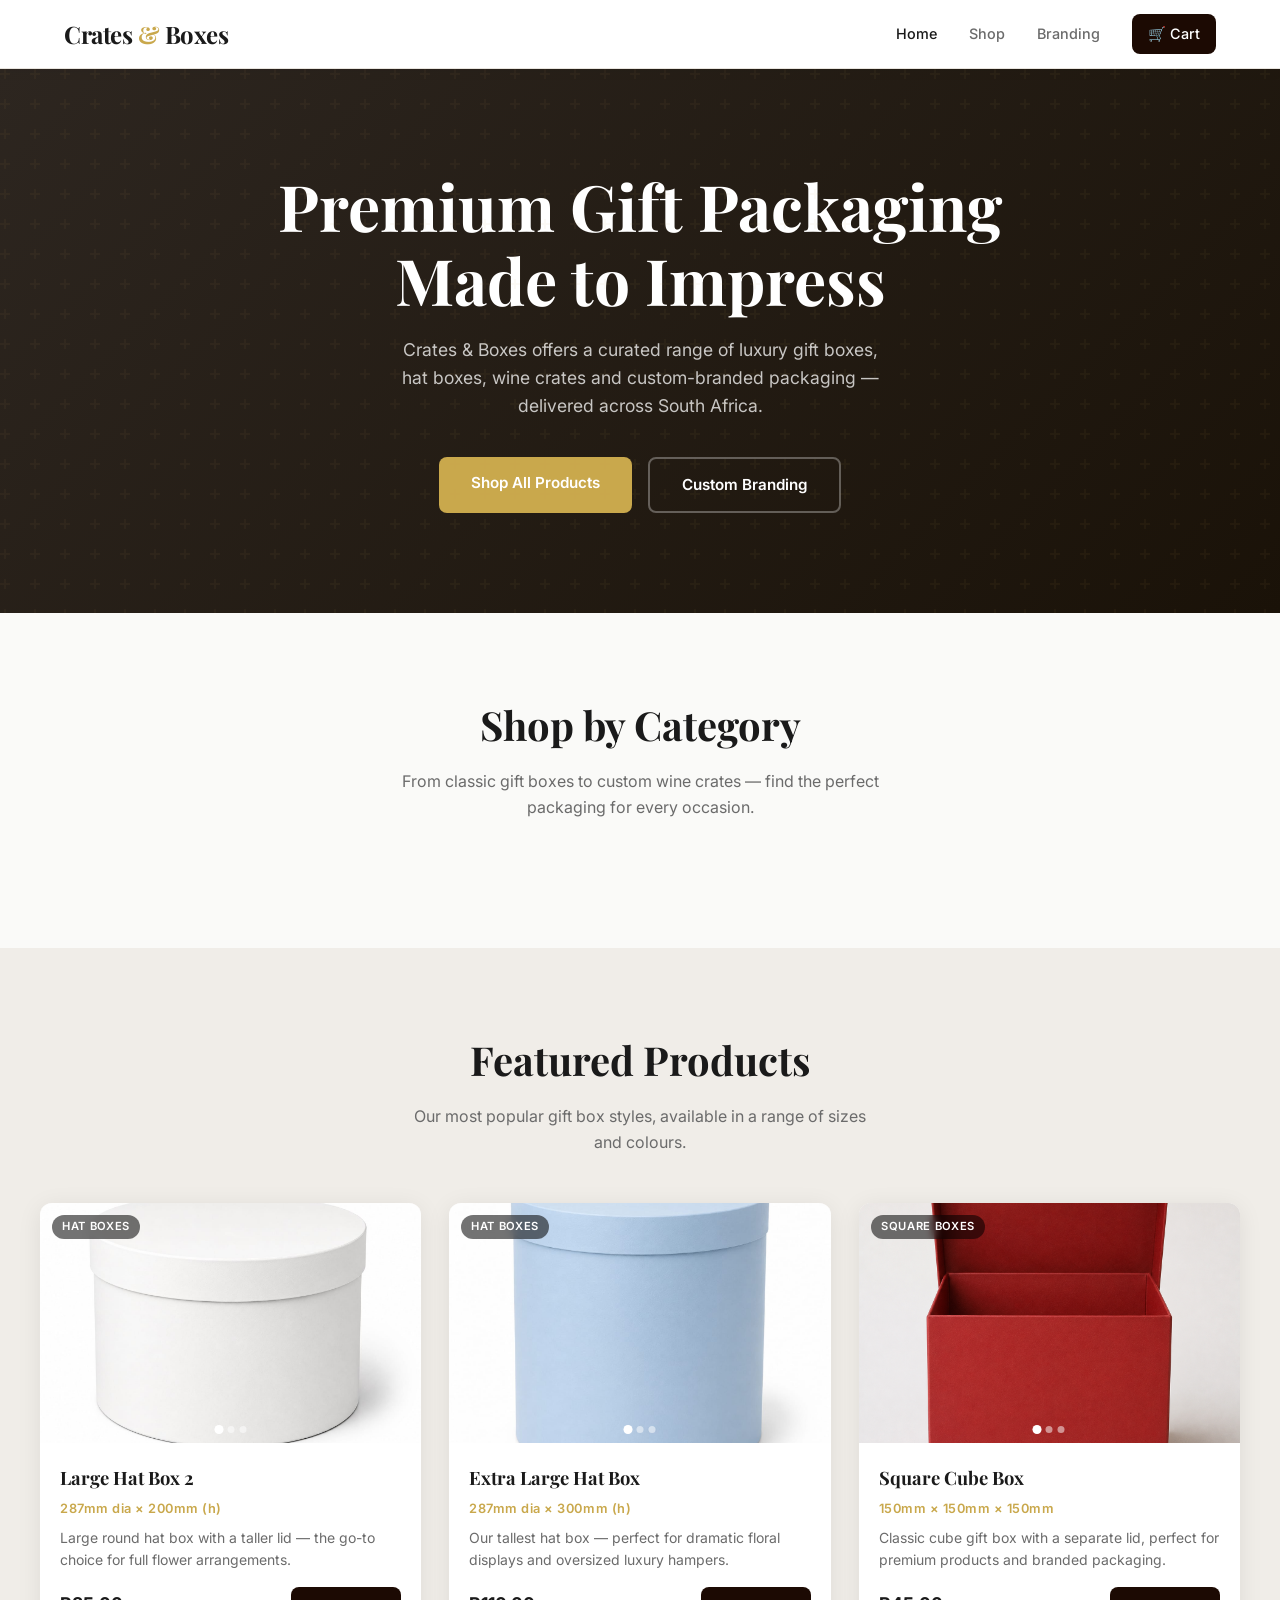
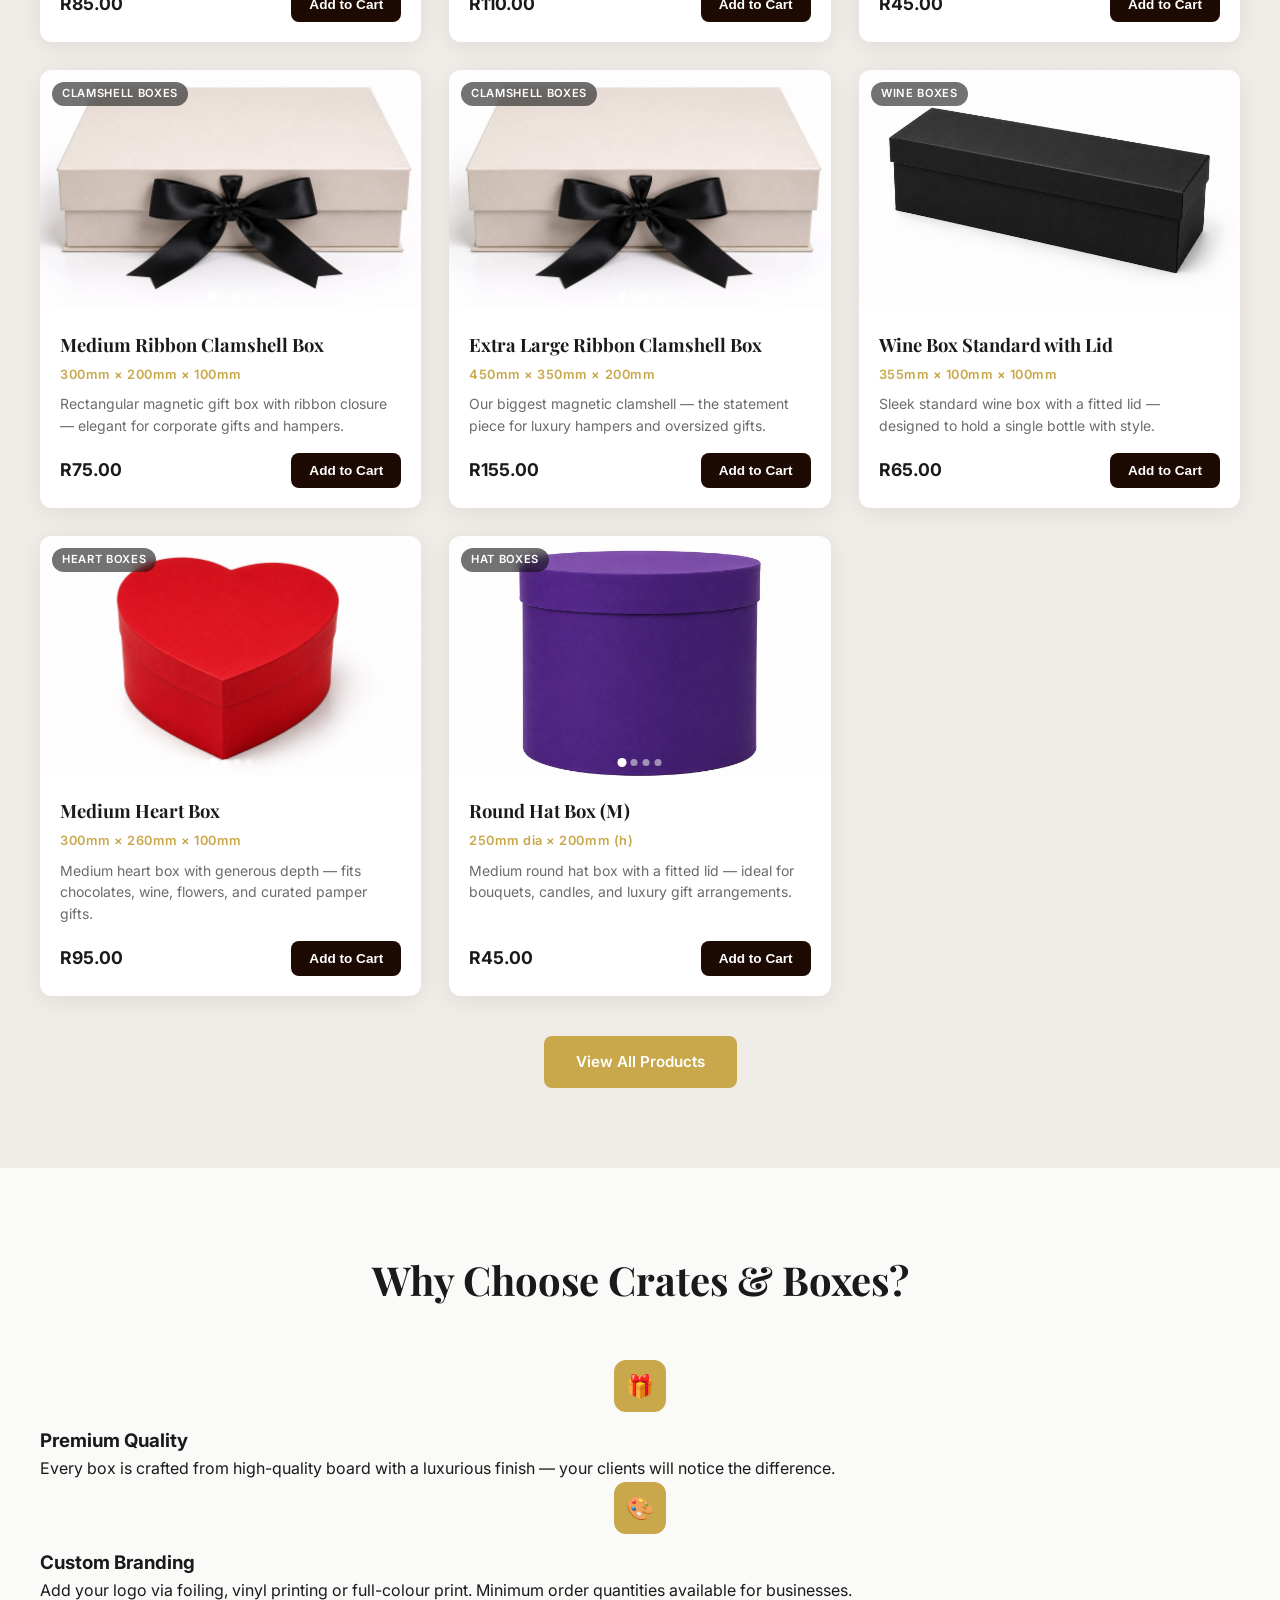
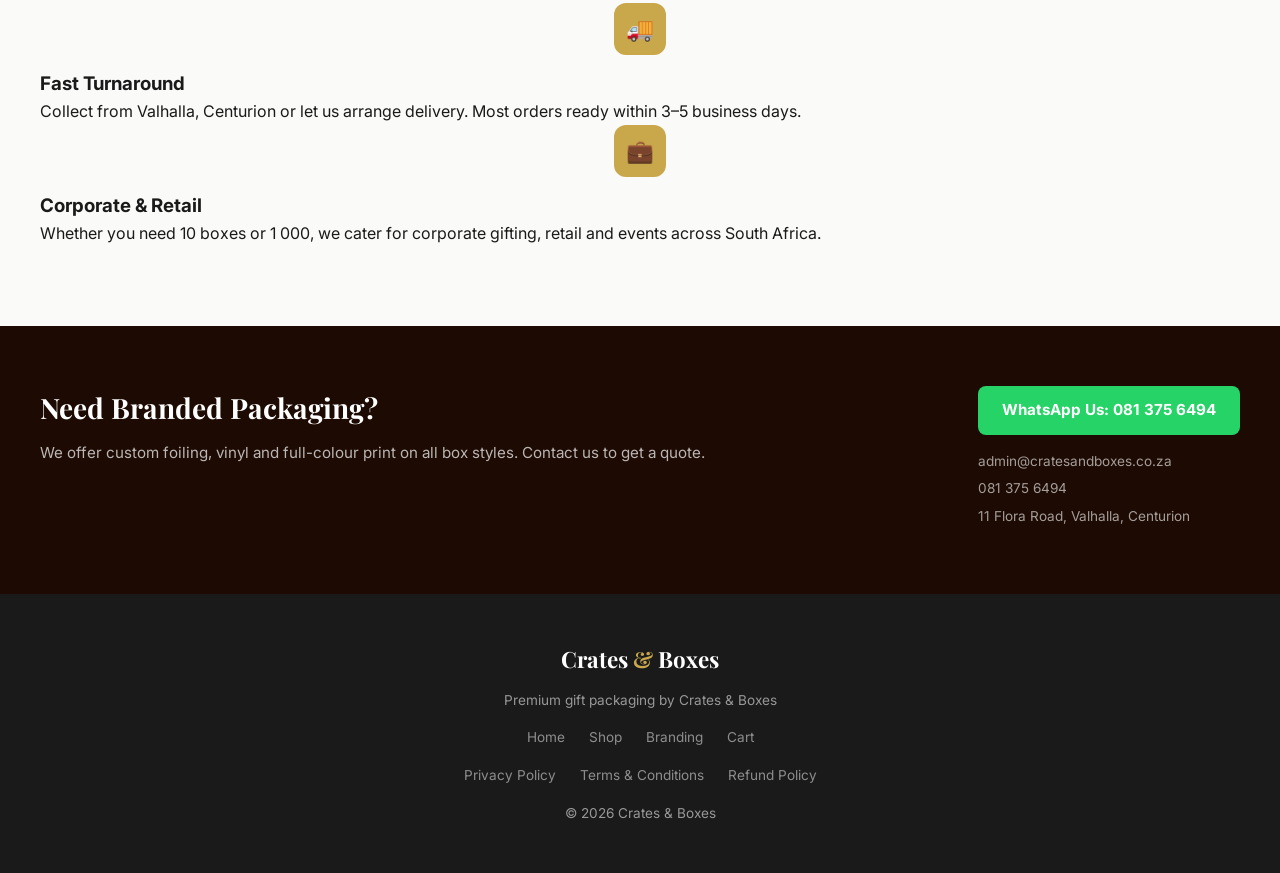
==== index.html @ 22e49571 "Remove 3D Builder nav links and redirect byob-3d.html" ====
<!DOCTYPE html>
<html lang="en">
<head>
  <meta charset="UTF-8" />
  <meta name="viewport" content="width=device-width, initial-scale=1.0" />
  <title>Crates &amp; Boxes — Premium Gift Packaging</title>
  <link rel="preconnect" href="https://fonts.googleapis.com" />
  <link rel="preconnect" href="https://fonts.gstatic.com" crossorigin />
  <link href="https://fonts.googleapis.com/css2?family=Playfair+Display:wght@700&family=Inter:wght@400;500;600;700&display=swap" rel="stylesheet" />
  <link rel="stylesheet" href="css/style.css" />
</head>
<body data-page="home">

  <header class="site-header">
    <div class="header-inner">
      <a href="index.html" class="site-logo">Crates <span>&amp;</span> Boxes</a>
      <nav class="site-nav">
        <a href="index.html" class="active nav-links">Home</a>
        <a href="products.html" class="nav-links">Shop</a>
        <a href="branding.html" class="nav-links">Branding</a>
        <a href="cart.html" class="cart-link">
          🛒 Cart
          <span id="cart-badge"></span>
        </a>
      </nav>
    </div>
  </header>

  <!-- HERO -->
  <section class="hero">
    <div class="hero-inner">
      <div class="hero-text">
        <h1>Premium Gift Packaging <br/>Made to Impress</h1>
        <p>Crates &amp; Boxes offers a curated range of luxury gift boxes, hat boxes, wine crates and custom-branded packaging — delivered across South Africa.</p>
        <div class="hero-actions">
          <a href="products.html" class="btn-primary">Shop All Products</a>
          <a href="branding.html" class="btn-secondary">Custom Branding</a>
        </div>
      </div>
      <div class="hero-visual" id="hero-visual"></div>
    </div>
  </section>

  <!-- CATEGORIES -->
  <section class="section">
    <div class="section-inner">
      <div class="section-header">
        <h2>Shop by Category</h2>
        <p>From classic gift boxes to custom wine crates — find the perfect packaging for every occasion.</p>
      </div>
      <div class="category-grid" id="category-grid"></div>
    </div>
  </section>

  <!-- FEATURED PRODUCTS -->
  <section class="section" style="background:var(--bg2);">
    <div class="section-inner">
      <div class="section-header">
        <h2>Featured Products</h2>
        <p>Our most popular gift box styles, available in a range of sizes and colours.</p>
      </div>
      <div class="products-grid" id="featured-grid"></div>
      <div style="text-align:center; margin-top:40px;">
        <a href="products.html" class="btn-primary">View All Products</a>
      </div>
    </div>
  </section>

  <!-- WHY US -->
  <section class="section">
    <div class="section-inner">
      <div class="section-header">
        <h2>Why Choose Crates &amp; Boxes?</h2>
      </div>
      <div class="features-grid">
        <div class="feature-card">
          <div class="feature-icon">🎁</div>
          <h3>Premium Quality</h3>
          <p>Every box is crafted from high-quality board with a luxurious finish — your clients will notice the difference.</p>
        </div>
        <div class="feature-card">
          <div class="feature-icon">🎨</div>
          <h3>Custom Branding</h3>
          <p>Add your logo via foiling, vinyl printing or full-colour print. Minimum order quantities available for businesses.</p>
        </div>
        <div class="feature-card">
          <div class="feature-icon">🚚</div>
          <h3>Fast Turnaround</h3>
          <p>Collect from Valhalla, Centurion or let us arrange delivery. Most orders ready within 3–5 business days.</p>
        </div>
        <div class="feature-card">
          <div class="feature-icon">💼</div>
          <h3>Corporate &amp; Retail</h3>
          <p>Whether you need 10 boxes or 1 000, we cater for corporate gifting, retail and events across South Africa.</p>
        </div>
      </div>
    </div>
  </section>

  <!-- BRANDING STRIP -->
  <section class="contact-strip">
    <div class="section-inner">
      <div class="contact-strip-inner">
        <div>
          <h2>Need Branded Packaging?</h2>
          <p>We offer custom foiling, vinyl and full-colour print on all box styles. Contact us to get a quote.</p>
        </div>
        <div class="contact-details">
          <a href="https://wa.me/27813756494" class="contact-btn whatsapp">
            WhatsApp Us: 081 375 6494
          </a>
          <div class="contact-info-list">
            <p>admin@cratesandboxes.co.za</p>
            <p>081 375 6494</p>
            <p>11 Flora Road, Valhalla, Centurion</p>
          </div>
        </div>
      </div>
    </div>
  </section>

  <footer class="site-footer">
    <span class="footer-logo">Crates <span>&amp;</span> Boxes</span>
    <p style="margin-bottom:8px;">Premium gift packaging by Crates &amp; Boxes</p>
    <div class="footer-links">
      <a href="index.html">Home</a>
      <a href="products.html">Shop</a>
      <a href="branding.html">Branding</a>
      <a href="cart.html">Cart</a>
    </div>
    <div class="footer-links" style="margin-top:8px;">
      <a href="privacy-policy.html">Privacy Policy</a>
      <a href="terms.html">Terms &amp; Conditions</a>
      <a href="refund-policy.html">Refund Policy</a>
    </div>
    <p style="margin-top:16px;">&copy; 2026 Crates &amp; Boxes</p>
  </footer>

  <script src="js/data.js?v=2"></script>
  <script src="js/illustrations.js?v=14"></script>
  <script src="js/cart.js?v=2"></script>
  <script src="js/main.js?v=2"></script>
</body>
</html>
---- css/style.css ----
/* ── RESET & VARIABLES ── */
*, *::before, *::after { box-sizing: border-box; margin: 0; padding: 0; }

:root {
  --bg: #FAFAF8;
  --bg2: #F0EDE8;
  --black: #1A1A1A;
  --coffee: #1C0A03;
  --grey: #6B6B6B;
  --grey-light: #E8E4DE;
  --gold: #C9A84C;
  --gold-dark: #A8872E;
  --white: #FFFFFF;
  --radius: 12px;
  --shadow: 0 4px 24px rgba(0,0,0,0.08);
  --shadow-hover: 0 12px 40px rgba(0,0,0,0.14);
  --transition: 0.25s ease;
  --font-heading: 'Playfair Display', Georgia, serif;
  --font-body: 'Inter', system-ui, sans-serif;
}

html { scroll-behavior: smooth; }
body { font-family: var(--font-body); background: var(--bg); color: var(--black); line-height: 1.6; }

/* ── HEADER ── */
.site-header {
  position: sticky; top: 0; z-index: 100;
  background: var(--white);
  border-bottom: 1px solid var(--grey-light);
  box-shadow: 0 2px 12px rgba(0,0,0,0.06);
}
.header-inner {
  max-width: 1200px; margin: 0 auto;
  padding: 0 24px;
  display: flex; align-items: center; justify-content: space-between;
  height: 68px;
}
.site-logo {
  font-family: var(--font-heading);
  font-size: 1.5rem; font-weight: 700;
  color: var(--black); text-decoration: none;
  letter-spacing: -0.02em;
}
.site-logo span { color: var(--gold); }

.site-nav { display: flex; gap: 32px; align-items: center; }
.site-nav a {
  text-decoration: none; color: var(--grey);
  font-size: 0.9rem; font-weight: 500;
  transition: color var(--transition);
}
.site-nav a:hover, .site-nav a.active { color: var(--black); }

.cart-link {
  position: relative; text-decoration: none;
  display: flex; align-items: center; gap: 8px;
  background: var(--coffee); color: var(--white) !important;
  padding: 8px 16px; border-radius: 8px;
  font-size: 0.875rem; font-weight: 600;
  transition: background var(--transition);
}
.cart-link:hover { background: var(--gold) !important; color: var(--white) !important; }
#cart-badge {
  display: none; position: absolute; top: -6px; right: -6px;
  background: var(--gold); color: var(--white);
  font-size: 0.7rem; font-weight: 700;
  width: 18px; height: 18px; border-radius: 50%;
  align-items: center; justify-content: center;
}

/* ── HERO ── */
.hero {
  background: linear-gradient(135deg, #2D2620 0%, #1A1208 100%);
  color: var(--white);
  padding: 100px 24px;
  text-align: center;
  position: relative; overflow: hidden;
}
.hero::before {
  content: "";
  position: absolute; inset: 0;
  background: url("data:image/svg+xml,%3Csvg width='60' height='60' viewBox='0 0 60 60' xmlns='http://www.w3.org/2000/svg'%3E%3Cg fill='none' fill-rule='evenodd'%3E%3Cg fill='%23C9A84C' fill-opacity='0.05'%3E%3Cpath d='M36 34v-4h-2v4h-4v2h4v4h2v-4h4v-2h-4zm0-30V0h-2v4h-4v2h4v4h2V6h4V4h-4zM6 34v-4H4v4H0v2h4v4h2v-4h4v-2H6zM6 4V0H4v4H0v2h4v4h2V6h4V4H6z'/%3E%3C/g%3E%3C/g%3E%3C/svg%3E");
}
.hero-content { position: relative; max-width: 680px; margin: 0 auto; }
.hero-eyebrow {
  display: inline-block;
  background: var(--gold); color: var(--white);
  font-size: 0.75rem; font-weight: 700; letter-spacing: 0.12em; text-transform: uppercase;
  padding: 4px 14px; border-radius: 100px; margin-bottom: 20px;
}
.hero h1 {
  font-family: var(--font-heading);
  font-size: clamp(2.5rem, 6vw, 4rem);
  font-weight: 700; line-height: 1.15;
  margin-bottom: 20px;
}
.hero h1 em { font-style: normal; color: var(--gold); }
.hero p {
  font-size: 1.1rem; color: rgba(255,255,255,0.75);
  max-width: 500px; margin: 0 auto 36px;
}
.hero-actions { display: flex; gap: 16px; justify-content: center; flex-wrap: wrap; }
.btn-primary {
  background: var(--gold); color: var(--white);
  padding: 14px 32px; border-radius: 8px;
  font-weight: 600; font-size: 0.95rem;
  text-decoration: none; border: none; cursor: pointer;
  transition: background var(--transition), transform var(--transition);
  display: inline-block;
}
.btn-primary:hover { background: var(--gold-dark); transform: translateY(-1px); }
.btn-secondary {
  background: transparent; color: var(--white);
  padding: 14px 32px; border-radius: 8px;
  font-weight: 600; font-size: 0.95rem;
  text-decoration: none; border: 2px solid rgba(255,255,255,0.3);
  cursor: pointer; transition: border-color var(--transition);
  display: inline-block;
}
.btn-secondary:hover { border-color: var(--white); }

/* ── SECTIONS ── */
.section { padding: 80px 24px; }
.section-inner { max-width: 1200px; margin: 0 auto; }
.section-header { text-align: center; margin-bottom: 48px; }
.section-header h2 {
  font-family: var(--font-heading);
  font-size: clamp(1.75rem, 4vw, 2.5rem);
  font-weight: 700; margin-bottom: 12px;
}
.section-header p { color: var(--grey); font-size: 1rem; max-width: 480px; margin: 0 auto; }

/* ── STATS STRIP ── */
.stats-strip { background: var(--black); color: var(--white); padding: 40px 24px; }
.stats-inner {
  max-width: 1200px; margin: 0 auto;
  display: grid; grid-template-columns: repeat(auto-fit, minmax(180px, 1fr)); gap: 32px;
  text-align: center;
}
.stat-number {
  font-family: var(--font-heading); font-size: 2.5rem; font-weight: 700; color: var(--gold);
  display: block;
}
.stat-label { font-size: 0.85rem; color: rgba(255,255,255,0.6); margin-top: 4px; }

/* ── PRODUCT GRID ── */
.products-grid {
  display: grid;
  grid-template-columns: repeat(auto-fill, minmax(290px, 1fr));
  gap: 28px;
}
.product-card {
  background: var(--white); border-radius: var(--radius);
  overflow: hidden; box-shadow: var(--shadow);
  transition: transform var(--transition), box-shadow var(--transition);
  display: flex; flex-direction: column;
}
.product-card:hover { transform: translateY(-4px); box-shadow: var(--shadow-hover); }

.product-visual {
  height: 240px; position: relative;
  overflow: hidden; background: var(--bg2);
}
/* Single image */
.product-visual > img {
  width: 100%; height: 100%;
  object-fit: cover; display: block;
  transition: transform 0.4s ease;
}
.product-card:hover .product-visual > img { transform: scale(1.05); }

/* Gallery */
.gallery-track { position: relative; width: 100%; height: 100%; }
.gallery-img {
  position: absolute; inset: 0;
  width: 100%; height: 100%;
  object-fit: cover;
  opacity: 0;
  transition: opacity 0.35s ease;
  pointer-events: none;
}
.gallery-img.active { opacity: 1; pointer-events: auto; }
.product-card:hover .gallery-img.active { transform: scale(1.04); transition: opacity 0.35s ease, transform 0.4s ease; }

/* Prev / Next arrows */
.gallery-btn {
  position: absolute; top: 50%; transform: translateY(-50%);
  background: rgba(0,0,0,0.45); color: #fff;
  border: none; cursor: pointer;
  width: 32px; height: 32px; border-radius: 50%;
  font-size: 1.2rem; line-height: 1;
  display: flex; align-items: center; justify-content: center;
  opacity: 0; transition: opacity var(--transition);
  z-index: 10;
}
.gallery-btn.prev { left: 8px; }
.gallery-btn.next { right: 8px; }
.product-card:hover .gallery-btn { opacity: 1; }
.gallery-btn:hover { background: rgba(0,0,0,0.7); }

/* Dot indicators */
.gallery-dots {
  position: absolute; bottom: 10px; left: 50%; transform: translateX(-50%);
  display: flex; gap: 5px; z-index: 10;
}
.gallery-dot {
  width: 7px; height: 7px; border-radius: 50%;
  background: rgba(255,255,255,0.5);
  border: none; cursor: pointer; padding: 0;
  transition: background var(--transition), transform var(--transition);
}
.gallery-dot.active { background: #fff; transform: scale(1.3); }
.gallery-dot:hover { background: rgba(255,255,255,0.85); }
.cart-item-visual-wrap {
  width: 80px; height: 80px; flex-shrink: 0;
  border-radius: 10px; overflow: hidden;
}
.cart-item-visual-wrap img { width: 100%; height: 100%; object-fit: cover; }
.product-category-tag {
  position: absolute; top: 12px; left: 12px;
  background: rgba(0,0,0,0.55); color: var(--white);
  font-size: 0.7rem; font-weight: 600; letter-spacing: 0.06em; text-transform: uppercase;
  padding: 3px 10px; border-radius: 100px;
  backdrop-filter: blur(4px);
}

.product-info { padding: 20px; flex: 1; display: flex; flex-direction: column; }
.product-name { font-family: var(--font-heading); font-size: 1.15rem; font-weight: 700; margin-bottom: 6px; }
.product-dims { font-size: 0.8rem; color: var(--gold); font-weight: 600; letter-spacing: 0.04em; margin-bottom: 8px; }
.product-desc { font-size: 0.875rem; color: var(--grey); line-height: 1.55; flex: 1; margin-bottom: 16px; }

.product-footer { display: flex; align-items: center; justify-content: space-between; gap: 12px; margin-top: auto; }
.product-price { font-size: 1.1rem; font-weight: 700; }
.product-price small { font-size: 0.7rem; color: var(--grey); font-weight: 400; }

.add-to-cart-btn {
  background: var(--coffee); color: var(--white);
  border: none; cursor: pointer;
  padding: 10px 18px; border-radius: 8px;
  font-size: 0.85rem; font-weight: 600;
  transition: background var(--transition);
  white-space: nowrap;
}
.add-to-cart-btn:hover { background: var(--gold); }
.add-to-cart-btn.added { background: #16a34a; }

/* ── CATEGORIES PAGE ── */
.products-page-header {
  background: linear-gradient(135deg, var(--black) 0%, #2D2620 100%);
  color: var(--white); padding: 60px 24px 40px;
  text-align: center;
}
.products-page-header h1 {
  font-family: var(--font-heading);
  font-size: clamp(2rem, 5vw, 3rem); margin-bottom: 10px;
}
.products-page-header p { color: rgba(255,255,255,0.65); font-size: 1rem; }

.products-toolbar {
  max-width: 1200px; margin: 0 auto;
  padding: 32px 24px 0;
  display: flex; align-items: center; justify-content: space-between;
  gap: 16px; flex-wrap: wrap;
}
#search-input {
  padding: 10px 16px; border: 2px solid var(--grey-light);
  border-radius: 8px; font-size: 0.9rem; outline: none;
  width: 240px; transition: border-color var(--transition);
  font-family: var(--font-body);
}
#search-input:focus { border-color: var(--gold); }
#product-count { font-size: 0.85rem; color: var(--grey); }

.category-tabs {
  max-width: 1200px; margin: 0 auto;
  padding: 20px 24px 0;
  display: flex; gap: 8px; flex-wrap: wrap;
}
.tab-btn {
  padding: 8px 18px; border-radius: 100px;
  border: 2px solid var(--grey-light);
  background: transparent; cursor: pointer;
  font-size: 0.875rem; font-weight: 500; font-family: var(--font-body);
  color: var(--grey); transition: all var(--transition);
}
.tab-btn:hover { border-color: var(--black); color: var(--black); }
.tab-btn.active { background: var(--black); border-color: var(--black); color: var(--white); }

.no-results { grid-column: 1/-1; text-align: center; color: var(--grey); padding: 60px 0; font-size: 1rem; }

/* ── CART PAGE ── */
.cart-page { max-width: 1000px; margin: 0 auto; padding: 48px 24px; }
.cart-page h1 {
  font-family: var(--font-heading); font-size: 2rem; margin-bottom: 32px;
}
.cart-layout { display: grid; grid-template-columns: 1fr 320px; gap: 32px; align-items: start; }
@media (max-width: 720px) { .cart-layout { grid-template-columns: 1fr; } }

.cart-item {
  display: flex; align-items: center; gap: 20px;
  background: var(--white); border-radius: var(--radius);
  padding: 20px; margin-bottom: 16px;
  box-shadow: var(--shadow);
}
.cart-item-visual {
  width: 72px; height: 72px; border-radius: 10px; flex-shrink: 0;
  display: flex; align-items: center; justify-content: center;
}
.cart-item-visual .box-svg { width: 44px; height: 44px; }
.cart-item-info { flex: 1; min-width: 0; }
.cart-item-info h3 { font-family: var(--font-heading); font-size: 1rem; margin-bottom: 4px; }
.cart-item-dims { font-size: 0.78rem; color: var(--gold); font-weight: 600; }
.cart-item-cat { font-size: 0.78rem; color: var(--grey); }
.cart-item-controls { display: flex; flex-direction: column; align-items: flex-end; gap: 8px; }
.qty-control { display: flex; align-items: center; gap: 10px; }
.qty-btn {
  width: 30px; height: 30px; border-radius: 6px;
  border: 1.5px solid var(--grey-light); background: var(--bg);
  cursor: pointer; font-size: 1rem; font-weight: 600; line-height: 1;
  transition: background var(--transition);
}
.qty-btn:hover { background: var(--grey-light); }
.qty-val { font-weight: 700; min-width: 20px; text-align: center; }
.cart-item-price { font-weight: 700; font-size: 1rem; }
.remove-btn {
  background: none; border: none; cursor: pointer;
  font-size: 0.78rem; color: #EF4444; font-family: var(--font-body);
}
.remove-btn:hover { text-decoration: underline; }

.cart-summary {
  background: var(--white); border-radius: var(--radius);
  padding: 24px; box-shadow: var(--shadow);
  position: sticky; top: 88px;
}
.cart-summary h2 { font-family: var(--font-heading); font-size: 1.25rem; margin-bottom: 20px; }
.summary-row { display: flex; justify-content: space-between; margin-bottom: 12px; font-size: 0.9rem; }
.summary-row.total { border-top: 2px solid var(--grey-light); padding-top: 14px; margin-top: 4px; font-weight: 700; font-size: 1.05rem; }
.summary-note { font-size: 0.78rem; color: var(--grey); margin-bottom: 20px; }
.checkout-btn {
  width: 100%; padding: 14px; border-radius: 8px;
  background: var(--gold); color: var(--white); border: none;
  font-size: 1rem; font-weight: 700; cursor: pointer; font-family: var(--font-body);
  transition: background var(--transition);
}
.checkout-btn:hover { background: var(--gold-dark); }
.clear-cart-link {
  display: block; text-align: center; margin-top: 12px;
  font-size: 0.8rem; color: var(--grey); cursor: pointer;
  background: none; border: none; font-family: var(--font-body); width: 100%;
}
.clear-cart-link:hover { color: #EF4444; }

.cart-empty {
  display: none; text-align: center; padding: 80px 24px;
}
.cart-empty h2 { font-family: var(--font-heading); font-size: 1.75rem; margin-bottom: 12px; }
.cart-empty p { color: var(--grey); margin-bottom: 28px; }

/* ── FEATURES STRIP ── */
.features-strip {
  background: var(--bg2);
  padding: 56px 24px;
}
.features-inner {
  max-width: 1100px; margin: 0 auto;
  display: grid; grid-template-columns: repeat(auto-fit, minmax(220px, 1fr)); gap: 32px;
}
.feature-item { text-align: center; }
.feature-icon {
  width: 52px; height: 52px; border-radius: 12px;
  background: var(--gold); margin: 0 auto 14px;
  display: flex; align-items: center; justify-content: center;
  font-size: 1.4rem;
}
.feature-item h3 { font-size: 1rem; font-weight: 700; margin-bottom: 6px; }
.feature-item p { font-size: 0.875rem; color: var(--grey); }

/* ── FOOTER ── */
.site-footer {
  background: var(--black); color: rgba(255,255,255,0.55);
  padding: 48px 24px;
  text-align: center;
  font-size: 0.85rem;
}
.site-footer .footer-logo {
  font-family: var(--font-heading);
  font-size: 1.4rem; font-weight: 700; color: var(--white);
  margin-bottom: 12px; display: block;
}
.site-footer .footer-logo span { color: var(--gold); }
.footer-links { display: flex; justify-content: center; gap: 24px; margin: 16px 0; flex-wrap: wrap; }
.footer-links a { color: rgba(255,255,255,0.5); text-decoration: none; transition: color var(--transition); }
.footer-links a:hover { color: var(--gold); }

/* ── TOAST ── */
#cart-toast {
  position: fixed; bottom: 24px; right: 24px; z-index: 9999;
  background: var(--black); color: var(--white);
  padding: 12px 20px; border-radius: 8px;
  font-size: 0.875rem; font-weight: 600;
  transform: translateY(80px); opacity: 0;
  transition: all 0.3s ease;
  pointer-events: none;
  border-left: 3px solid var(--gold);
}
#cart-toast.show { transform: translateY(0); opacity: 1; }

/* ── CATEGORY SHOWCASE GRID ── */
.category-showcase-grid {
  display: grid;
  grid-template-columns: repeat(auto-fill, minmax(200px, 1fr));
  gap: 16px;
}
.cat-card {
  background: var(--cat-bg, var(--black));
  color: #fff; border-radius: var(--radius);
  padding: 28px 20px; text-decoration: none;
  display: block; transition: transform var(--transition), opacity var(--transition);
}
.cat-card:hover { transform: translateY(-3px); opacity: 0.9; }
.cat-icon { font-size: 1.8rem; display: block; margin-bottom: 10px; }
.cat-card h3 { font-family: var(--font-heading); font-size: 1.05rem; margin-bottom: 6px; }
.cat-card p { font-size: 0.8rem; color: rgba(255,255,255,0.65); }

/* ── CONTACT STRIP ── */
.contact-strip { background: var(--coffee); color: var(--white); padding: 60px 24px; }
.contact-strip-inner {
  display: flex; align-items: flex-start; justify-content: space-between;
  gap: 40px; flex-wrap: wrap;
}
.contact-strip h2 {
  font-family: var(--font-heading); font-size: 1.75rem; margin-bottom: 10px;
}
.contact-strip p { color: rgba(255,255,255,0.7); font-size: 0.95rem; }
.contact-details { display: flex; flex-direction: column; gap: 16px; }
.contact-btn {
  display: inline-block; padding: 12px 24px; border-radius: 8px;
  font-weight: 700; font-size: 0.95rem; text-decoration: none; text-align: center;
  transition: opacity var(--transition);
}
.contact-btn:hover { opacity: 0.85; }
.contact-btn.whatsapp { background: #25D366; color: #fff; }
.contact-info-list p {
  font-size: 0.85rem; color: rgba(255,255,255,0.6);
  margin-bottom: 6px;
}

/* ── BRANDING PAGE ── */
.branding-grid {
  display: grid;
  grid-template-columns: repeat(auto-fill, minmax(260px, 1fr));
  gap: 28px;
}
.branding-card {
  background: var(--white); border-radius: var(--radius);
  padding: 36px 28px; box-shadow: var(--shadow);
  border-top: 4px solid var(--gold);
  transition: transform var(--transition), box-shadow var(--transition);
}
.branding-card:hover { transform: translateY(-4px); box-shadow: var(--shadow-hover); }
.branding-icon { font-size: 2.5rem; margin-bottom: 16px; display: block; }
.branding-card h3 {
  font-family: var(--font-heading); font-size: 1.3rem; margin-bottom: 10px;
}
.branding-card p { color: var(--grey); font-size: 0.9rem; line-height: 1.6; }

/* ── HOW IT WORKS ── */
.how-steps {
  display: grid; grid-template-columns: repeat(auto-fit, minmax(200px, 1fr)); gap: 32px;
  counter-reset: steps;
}
.how-step { text-align: center; }
.step-num {
  width: 48px; height: 48px; border-radius: 50%;
  background: var(--gold); color: var(--white);
  font-size: 1.2rem; font-weight: 700;
  display: flex; align-items: center; justify-content: center;
  margin: 0 auto 14px;
  font-family: var(--font-heading);
}
.how-step h3 { font-size: 1rem; font-weight: 700; margin-bottom: 8px; }
.how-step p { font-size: 0.875rem; color: var(--grey); }

/* ── RESPONSIVE ── */
@media (max-width: 768px) {
  .site-nav .nav-links { display: none; }
  .hero { padding: 70px 24px; }
  .hero-actions { flex-direction: column; align-items: center; }
  .products-toolbar { flex-direction: column; align-items: flex-start; }
  #search-input { width: 100%; }
  .cart-item { flex-wrap: wrap; }
  .cart-item-controls { flex-direction: row; width: 100%; justify-content: space-between; }
}
@media (max-width: 480px) {
  .header-inner { padding: 0 16px; }
  .site-logo { font-size: 1.2rem; }
}

/* ── LEGAL PAGES ── */
.legal-content h2 {
  font-family: var(--font-heading);
  font-size: 1.25rem;
  margin: 32px 0 10px;
  color: var(--black);
}
.legal-content p, .legal-content ul {
  color: var(--grey);
  font-size: 0.95rem;
  line-height: 1.8;
  margin-bottom: 12px;
}
.legal-content ul {
  padding-left: 24px;
}
.legal-content ul li {
  margin-bottom: 6px;
}
.legal-content a { color: var(--gold-dark); }
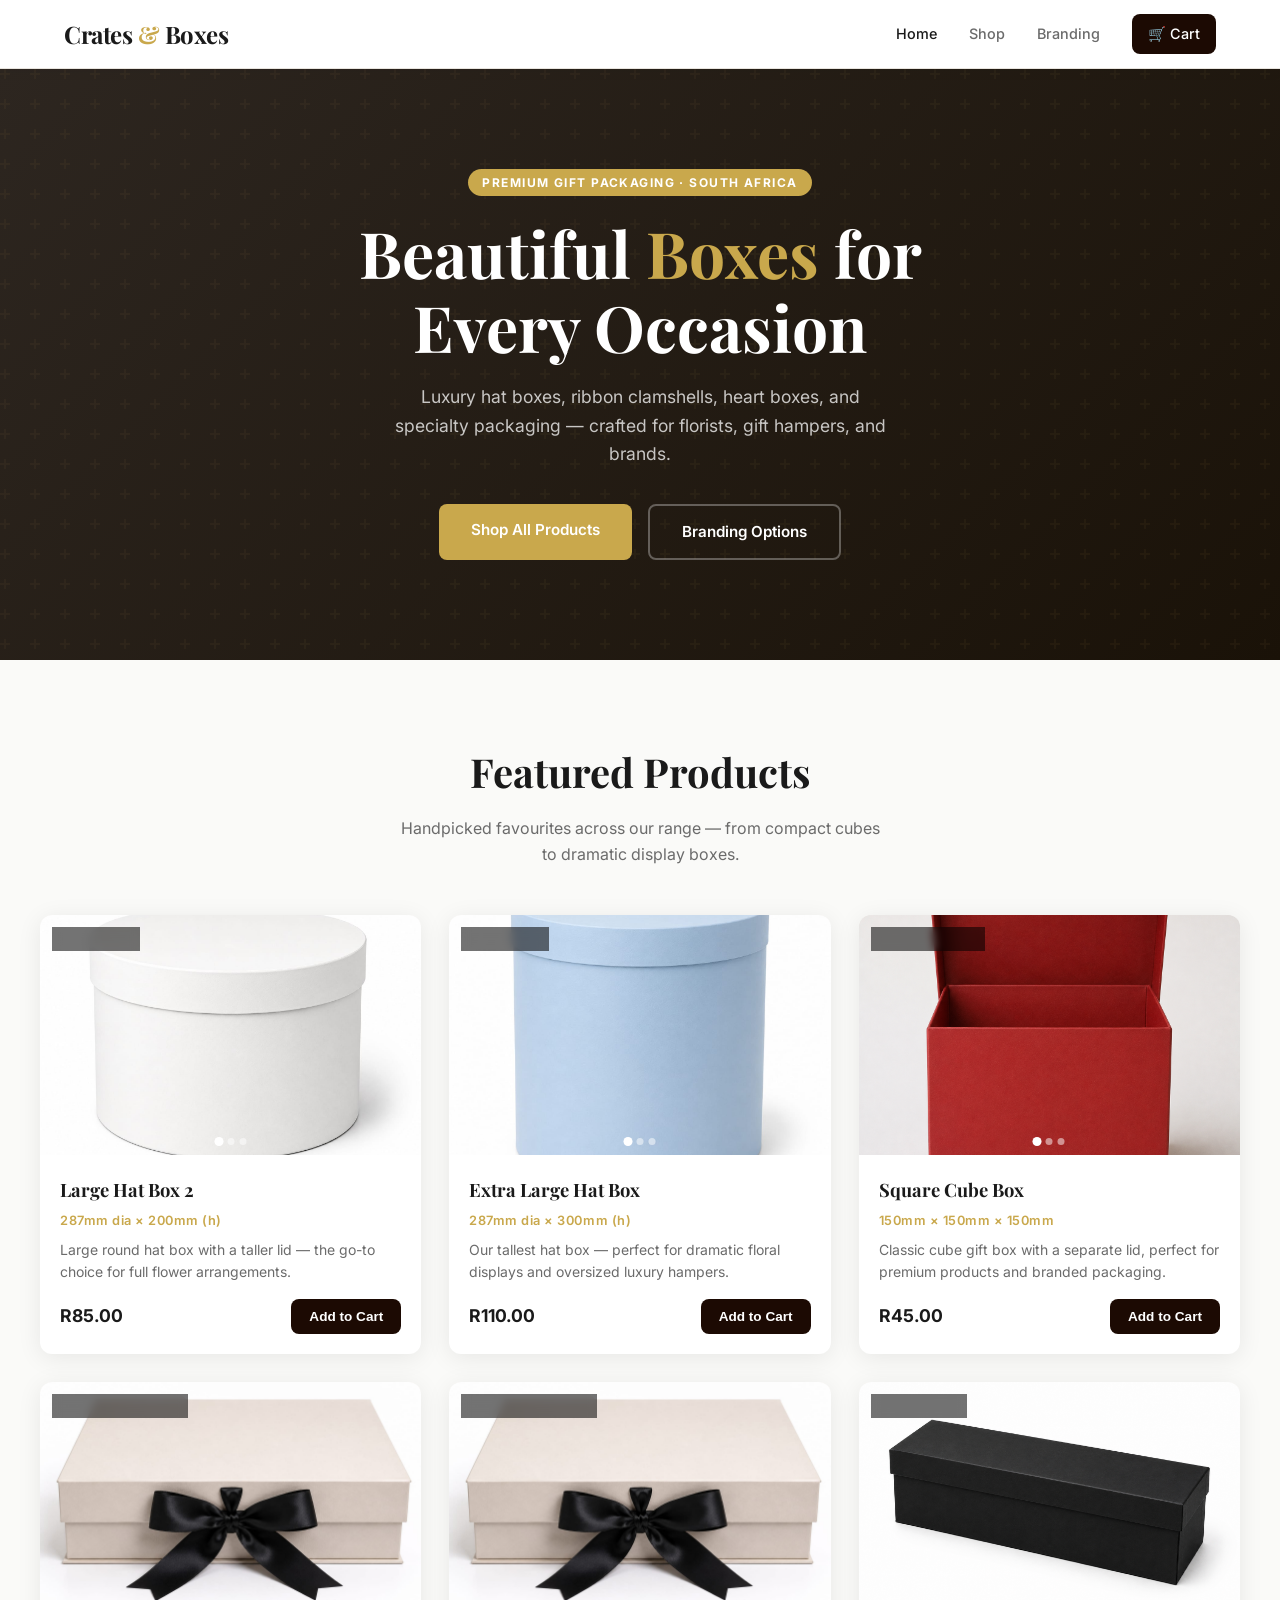
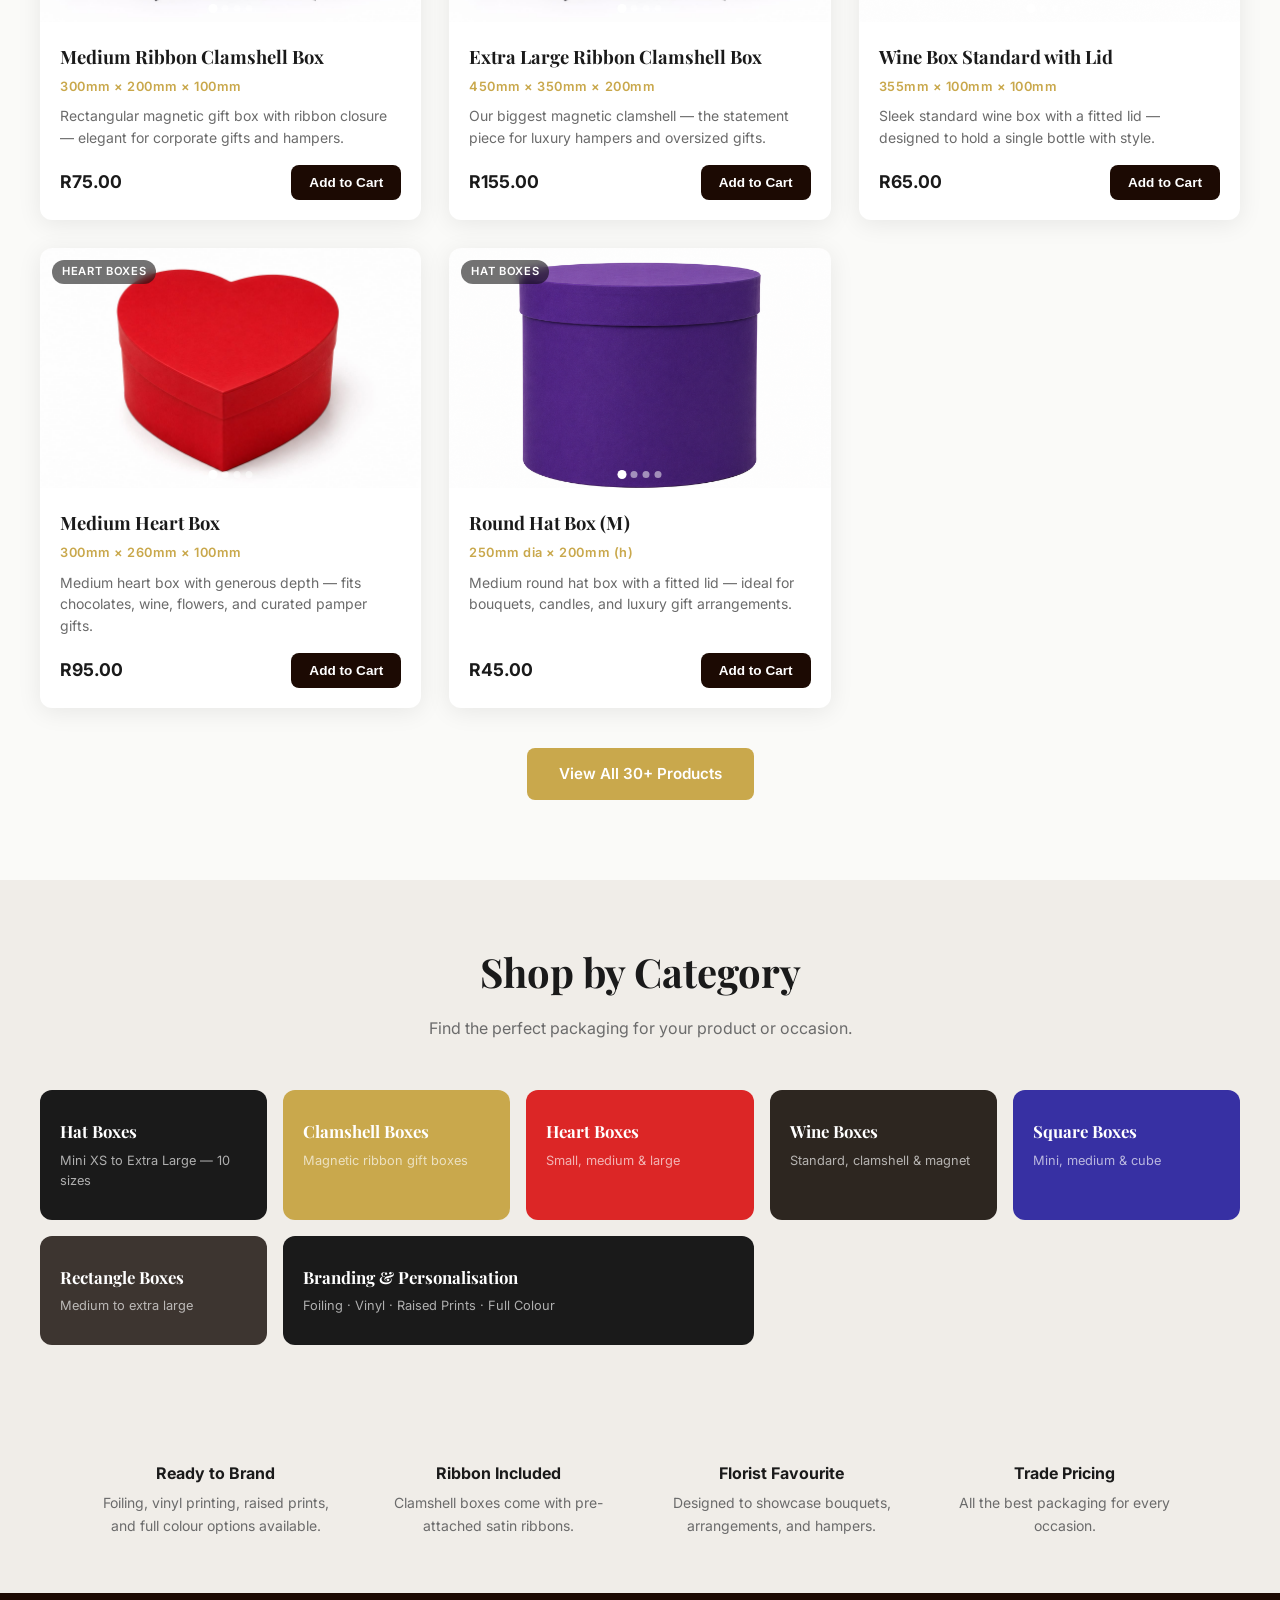
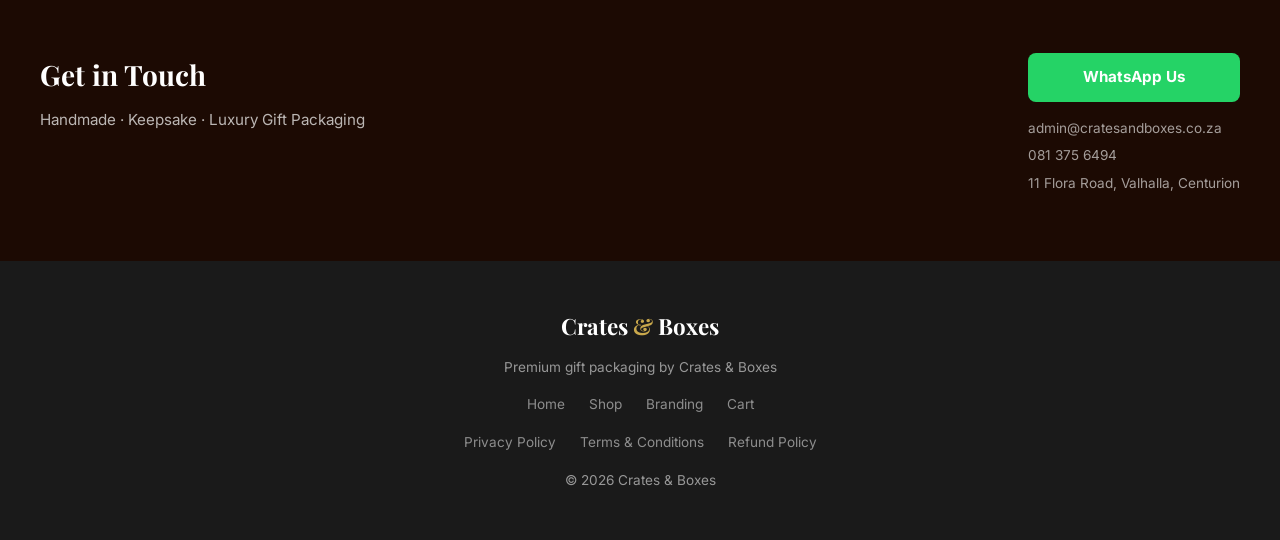
==== commit 36b4b30b: "Restore site to June 30 state" ====
--- a/index.html
+++ b/index.html
@@ -11,6 +11,7 @@
 </head>
 <body data-page="home">
 
+  <!-- HEADER -->
   <header class="site-header">
     <div class="header-inner">
       <a href="index.html" class="site-logo">Crates <span>&amp;</span> Boxes</a>
@@ -28,86 +29,104 @@
 
   <!-- HERO -->
   <section class="hero">
-    <div class="hero-inner">
-      <div class="hero-text">
-        <h1>Premium Gift Packaging <br/>Made to Impress</h1>
-        <p>Crates &amp; Boxes offers a curated range of luxury gift boxes, hat boxes, wine crates and custom-branded packaging — delivered across South Africa.</p>
-        <div class="hero-actions">
-          <a href="products.html" class="btn-primary">Shop All Products</a>
-          <a href="branding.html" class="btn-secondary">Custom Branding</a>
-        </div>
+    <div class="hero-content">
+      <span class="hero-eyebrow">Premium Gift Packaging · South Africa</span>
+      <h1>Beautiful <em>Boxes</em> for Every Occasion</h1>
+      <p>Luxury hat boxes, ribbon clamshells, heart boxes, and specialty packaging — crafted for florists, gift hampers, and brands.</p>
+      <div class="hero-actions">
+        <a href="products.html" class="btn-primary">Shop All Products</a>
+        <a href="branding.html" class="btn-secondary">Branding Options</a>
       </div>
-      <div class="hero-visual" id="hero-visual"></div>
-    </div>
-  </section>
-
-  <!-- CATEGORIES -->
-  <section class="section">
-    <div class="section-inner">
-      <div class="section-header">
-        <h2>Shop by Category</h2>
-        <p>From classic gift boxes to custom wine crates — find the perfect packaging for every occasion.</p>
-      </div>
-      <div class="category-grid" id="category-grid"></div>
     </div>
   </section>
 
   <!-- FEATURED PRODUCTS -->
-  <section class="section" style="background:var(--bg2);">
+  <section class="section">
     <div class="section-inner">
       <div class="section-header">
         <h2>Featured Products</h2>
-        <p>Our most popular gift box styles, available in a range of sizes and colours.</p>
+        <p>Handpicked favourites across our range — from compact cubes to dramatic display boxes.</p>
       </div>
       <div class="products-grid" id="featured-grid"></div>
       <div style="text-align:center; margin-top:40px;">
-        <a href="products.html" class="btn-primary">View All Products</a>
+        <a href="products.html" class="btn-primary">View All 30+ Products</a>
       </div>
     </div>
   </section>
 
-  <!-- WHY US -->
-  <section class="section">
+  <!-- CATEGORY SHOWCASE -->
+  <section class="section" style="background: var(--bg2); padding-top:60px; padding-bottom:60px;">
     <div class="section-inner">
       <div class="section-header">
-        <h2>Why Choose Crates &amp; Boxes?</h2>
+        <h2>Shop by Category</h2>
+        <p>Find the perfect packaging for your product or occasion.</p>
       </div>
-      <div class="features-grid">
-        <div class="feature-card">
-          <div class="feature-icon">🎁</div>
-          <h3>Premium Quality</h3>
-          <p>Every box is crafted from high-quality board with a luxurious finish — your clients will notice the difference.</p>
-        </div>
-        <div class="feature-card">
-          <div class="feature-icon">🎨</div>
-          <h3>Custom Branding</h3>
-          <p>Add your logo via foiling, vinyl printing or full-colour print. Minimum order quantities available for businesses.</p>
-        </div>
-        <div class="feature-card">
-          <div class="feature-icon">🚚</div>
-          <h3>Fast Turnaround</h3>
-          <p>Collect from Valhalla, Centurion or let us arrange delivery. Most orders ready within 3–5 business days.</p>
-        </div>
-        <div class="feature-card">
-          <div class="feature-icon">💼</div>
-          <h3>Corporate &amp; Retail</h3>
-          <p>Whether you need 10 boxes or 1 000, we cater for corporate gifting, retail and events across South Africa.</p>
-        </div>
+      <div class="category-showcase-grid">
+        <a href="products.html?cat=hat-boxes" class="cat-card" style="--cat-bg:#1A1A1A;">
+          <h3>Hat Boxes</h3>
+          <p>Mini XS to Extra Large — 10 sizes</p>
+        </a>
+        <a href="products.html?cat=clamshell-boxes" class="cat-card" style="--cat-bg:#C9A84C;">
+          <h3>Clamshell Boxes</h3>
+          <p>Magnetic ribbon gift boxes</p>
+        </a>
+        <a href="products.html?cat=heart-boxes" class="cat-card" style="--cat-bg:#DC2626;">
+          <h3>Heart Boxes</h3>
+          <p>Small, medium &amp; large</p>
+        </a>
+        <a href="products.html?cat=wine-boxes" class="cat-card" style="--cat-bg:#2D2620;">
+          <h3>Wine Boxes</h3>
+          <p>Standard, clamshell &amp; magnet</p>
+        </a>
+        <a href="products.html?cat=square-boxes" class="cat-card" style="--cat-bg:#3730A3;">
+          <h3>Square Boxes</h3>
+          <p>Mini, medium &amp; cube</p>
+        </a>
+        <a href="products.html?cat=rectangle-boxes" class="cat-card" style="--cat-bg:#3D3530;">
+          <h3>Rectangle Boxes</h3>
+          <p>Medium to extra large</p>
+        </a>
+        <a href="branding.html" class="cat-card" style="--cat-bg:#1A1A1A; grid-column: span 2;">
+          <h3>Branding &amp; Personalisation</h3>
+          <p>Foiling · Vinyl · Raised Prints · Full Colour</p>
+        </a>
       </div>
     </div>
   </section>
 
-  <!-- BRANDING STRIP -->
+  <!-- FEATURES -->
+  <div class="features-strip">
+    <div class="features-inner">
+      <div class="feature-item">
+        <h3>Ready to Brand</h3>
+        <p>Foiling, vinyl printing, raised prints, and full colour options available.</p>
+      </div>
+      <div class="feature-item">
+        <h3>Ribbon Included</h3>
+        <p>Clamshell boxes come with pre-attached satin ribbons.</p>
+      </div>
+      <div class="feature-item">
+        <h3>Florist Favourite</h3>
+        <p>Designed to showcase bouquets, arrangements, and hampers.</p>
+      </div>
+      <div class="feature-item">
+        <h3>Trade Pricing</h3>
+        <p>All the best packaging for every occasion.</p>
+      </div>
+    </div>
+  </div>
+
+  <!-- CONTACT STRIP -->
   <section class="contact-strip">
     <div class="section-inner">
       <div class="contact-strip-inner">
         <div>
-          <h2>Need Branded Packaging?</h2>
-          <p>We offer custom foiling, vinyl and full-colour print on all box styles. Contact us to get a quote.</p>
+          <h2>Get in Touch</h2>
+          <p>Handmade · Keepsake · Luxury Gift Packaging</p>
         </div>
         <div class="contact-details">
           <a href="https://wa.me/27813756494" class="contact-btn whatsapp">
-            WhatsApp Us: 081 375 6494
+            WhatsApp Us
           </a>
           <div class="contact-info-list">
             <p>admin@cratesandboxes.co.za</p>
@@ -119,6 +138,7 @@
     </div>
   </section>
 
+  <!-- FOOTER -->
   <footer class="site-footer">
     <span class="footer-logo">Crates <span>&amp;</span> Boxes</span>
     <p style="margin-bottom:8px;">Premium gift packaging by Crates &amp; Boxes</p>
@@ -137,7 +157,7 @@
   </footer>
 
   <script src="js/data.js?v=2"></script>
-  <script src="js/illustrations.js?v=14"></script>
+  <script src="js/illustrations.js?v=16"></script>
   <script src="js/cart.js?v=2"></script>
   <script src="js/main.js?v=2"></script>
 </body>
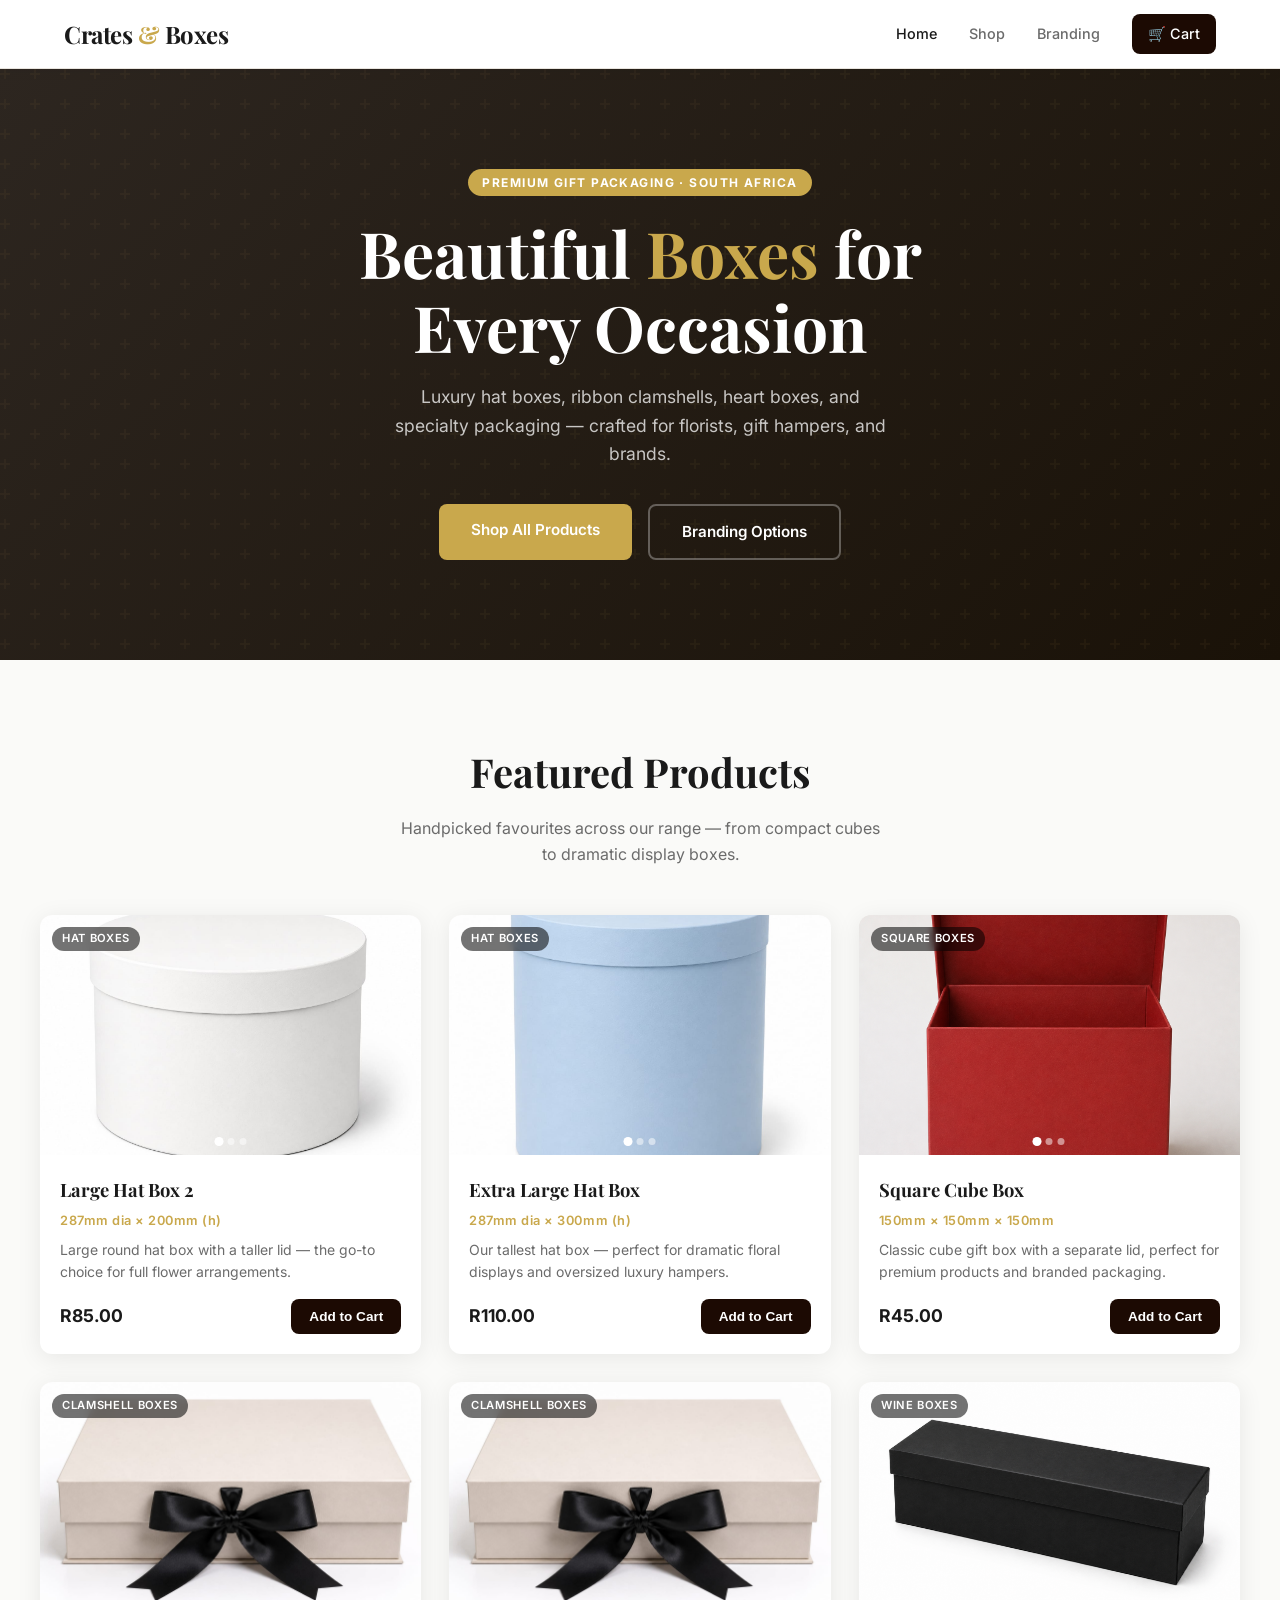
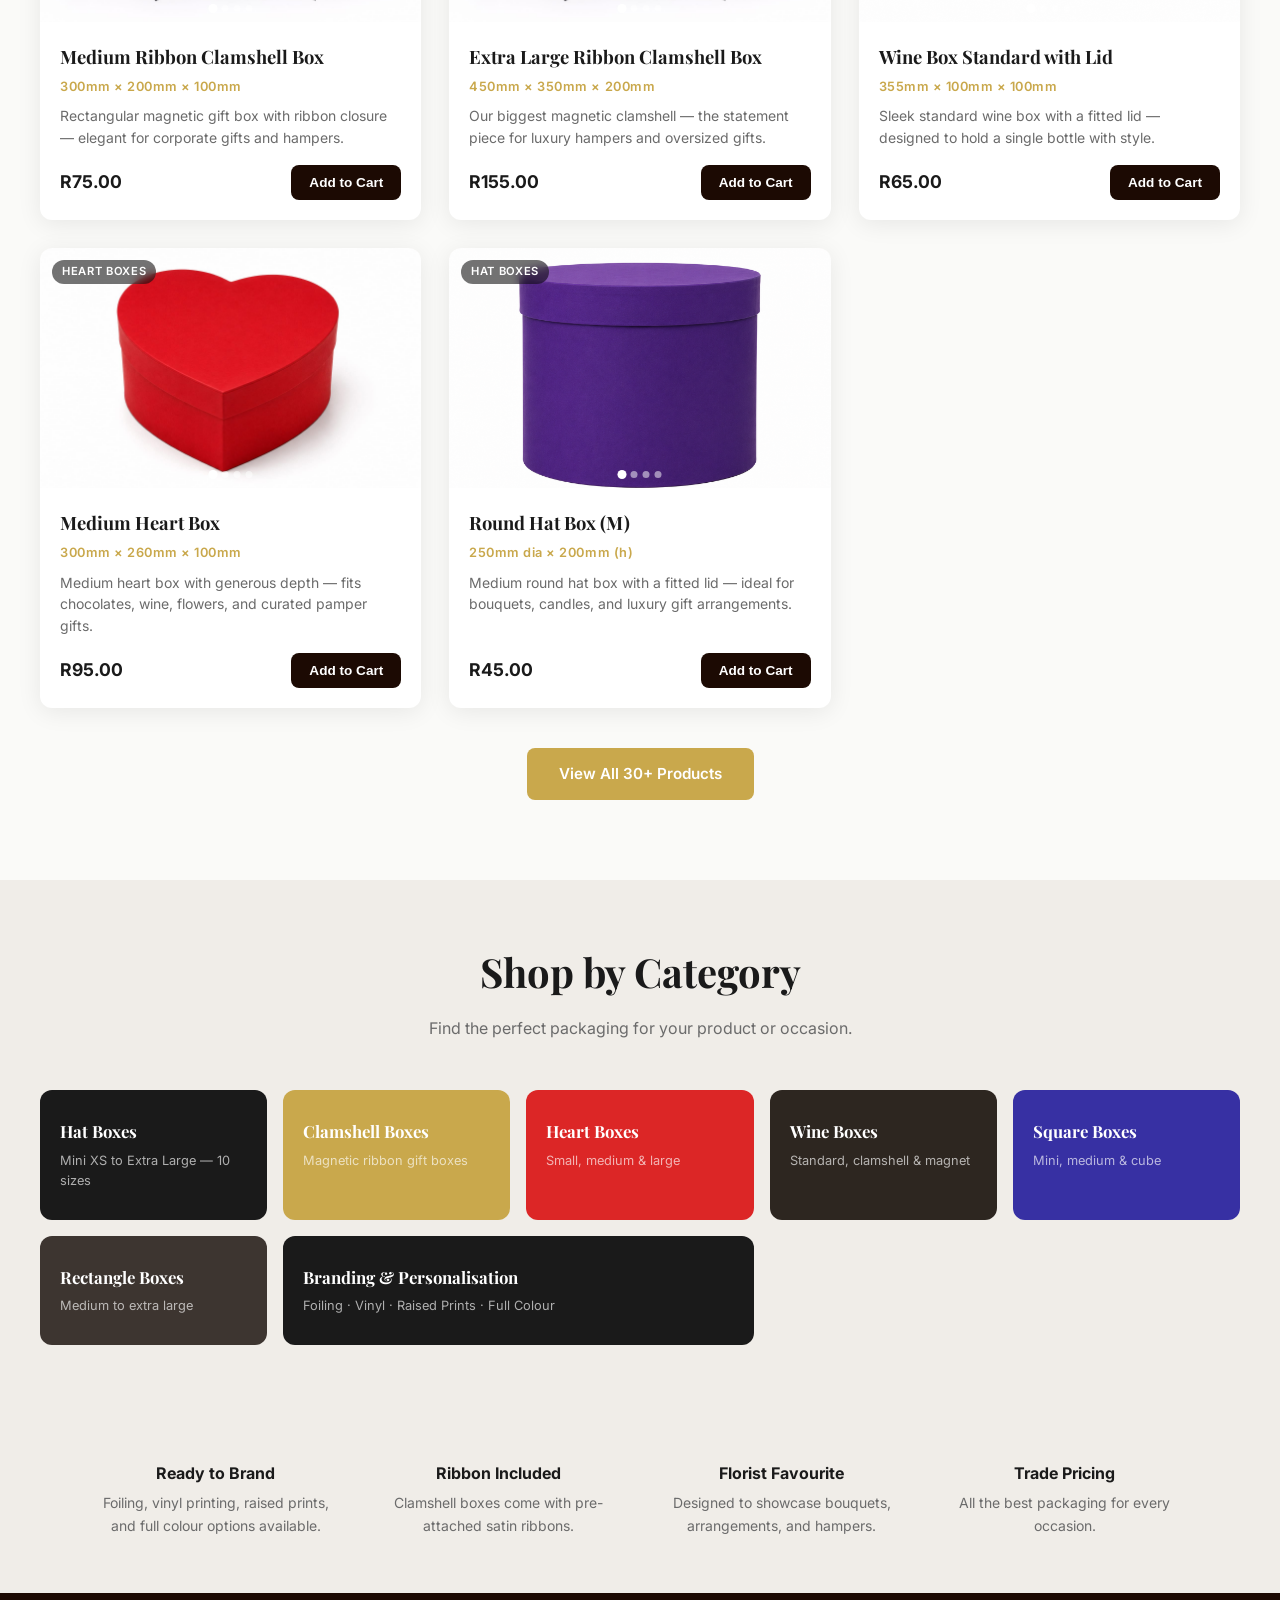
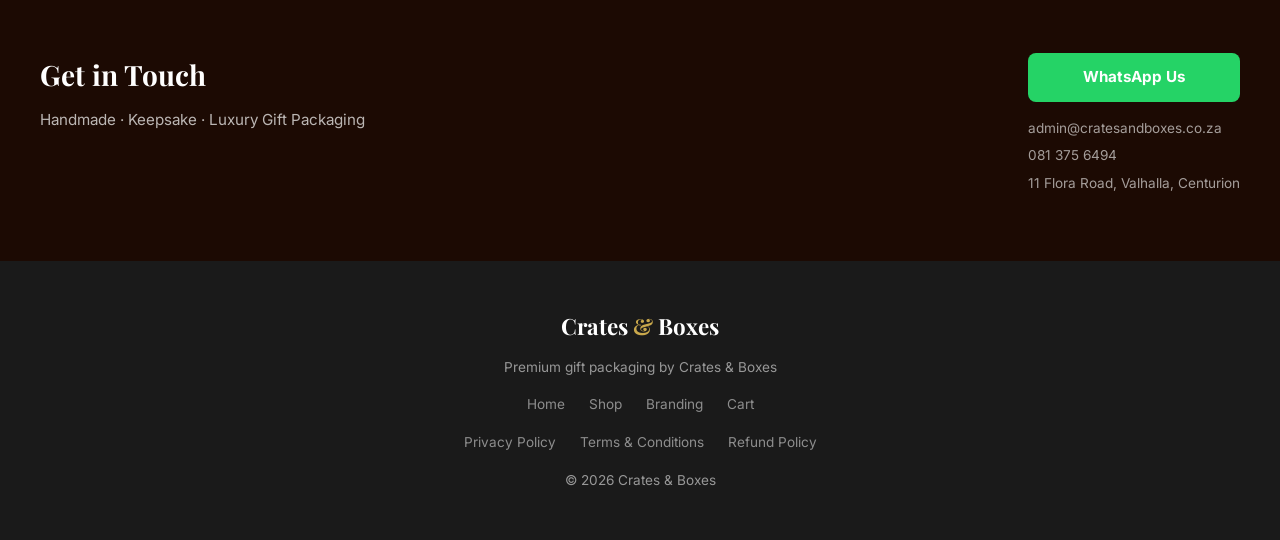
==== commit 125d76a5: "Add SVG favicon matching site branding" ====
--- a/index.html
+++ b/index.html
@@ -4,6 +4,7 @@
   <meta charset="UTF-8" />
   <meta name="viewport" content="width=device-width, initial-scale=1.0" />
   <title>Crates &amp; Boxes — Premium Gift Packaging</title>
+  <link rel="icon" type="image/svg+xml" href="favicon.svg" />
   <link rel="preconnect" href="https://fonts.googleapis.com" />
   <link rel="preconnect" href="https://fonts.gstatic.com" crossorigin />
   <link href="https://fonts.googleapis.com/css2?family=Playfair+Display:wght@700&family=Inter:wght@400;500;600;700&display=swap" rel="stylesheet" />
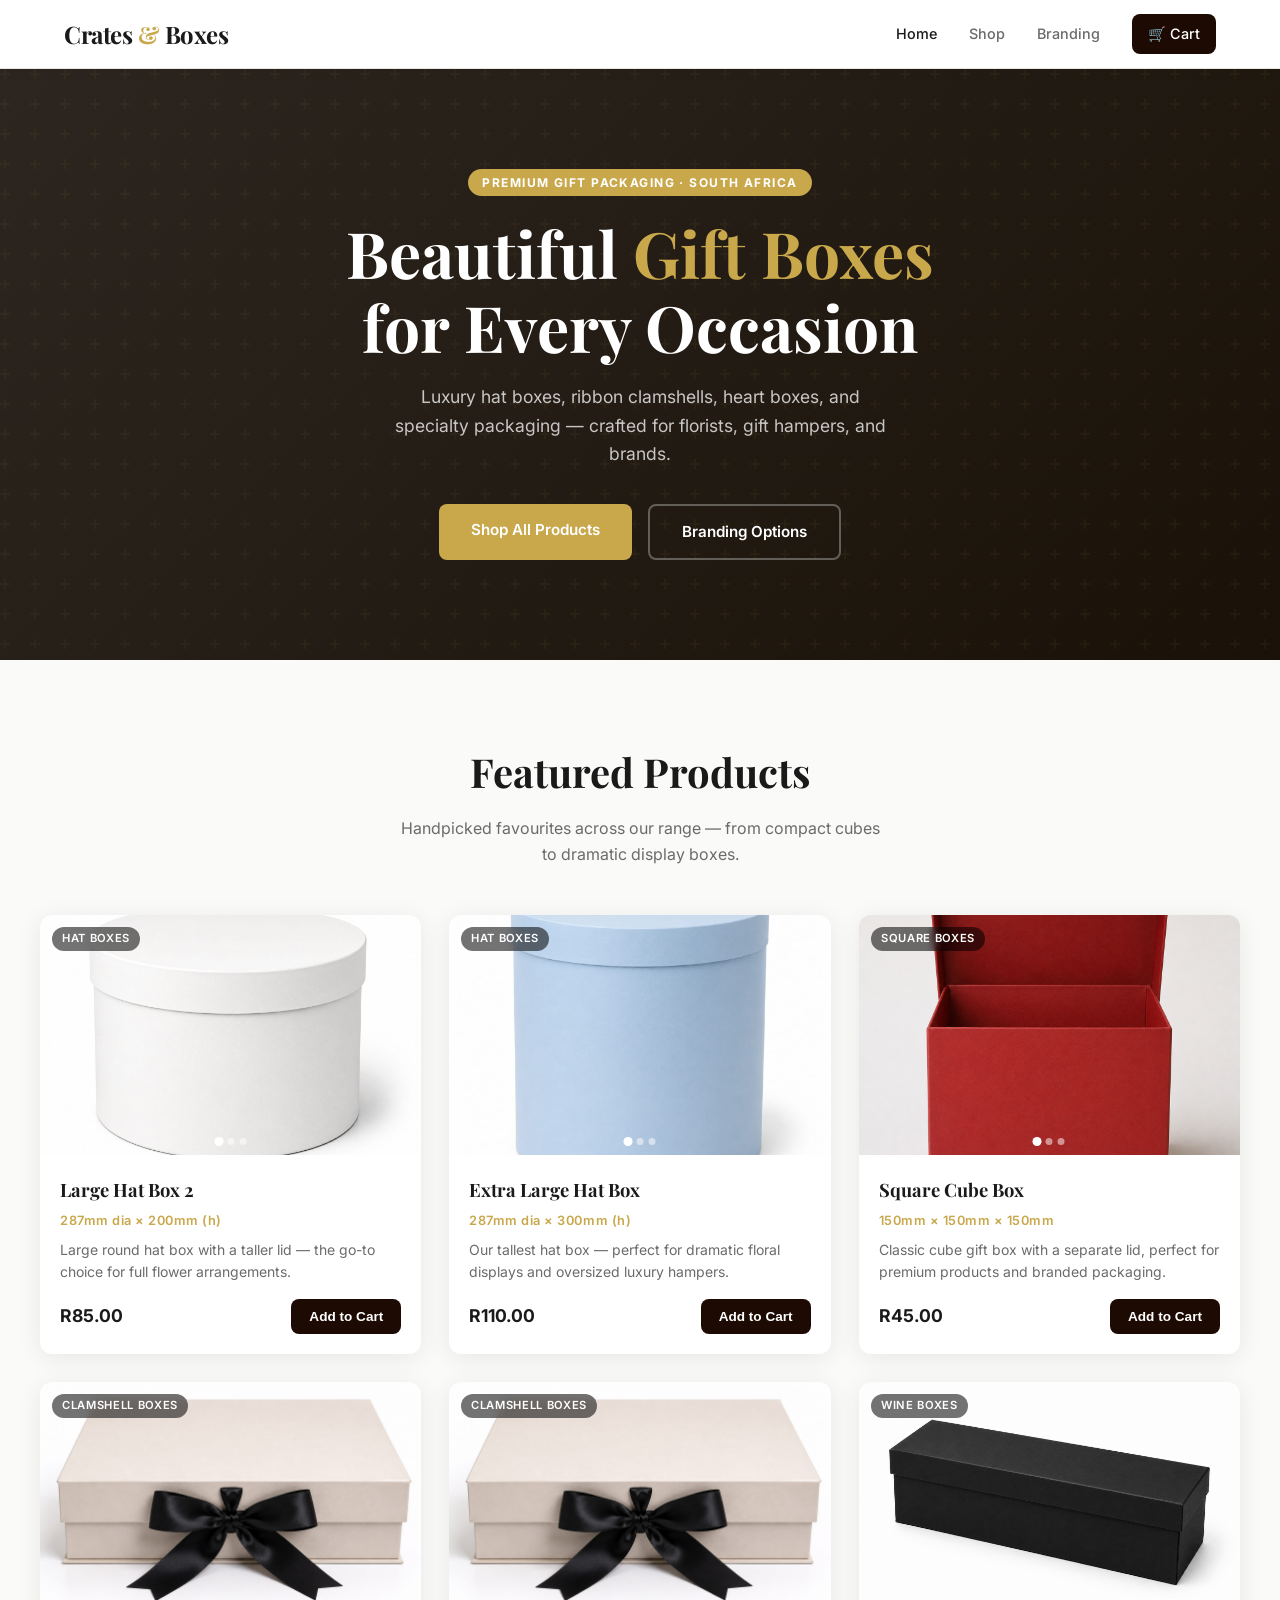
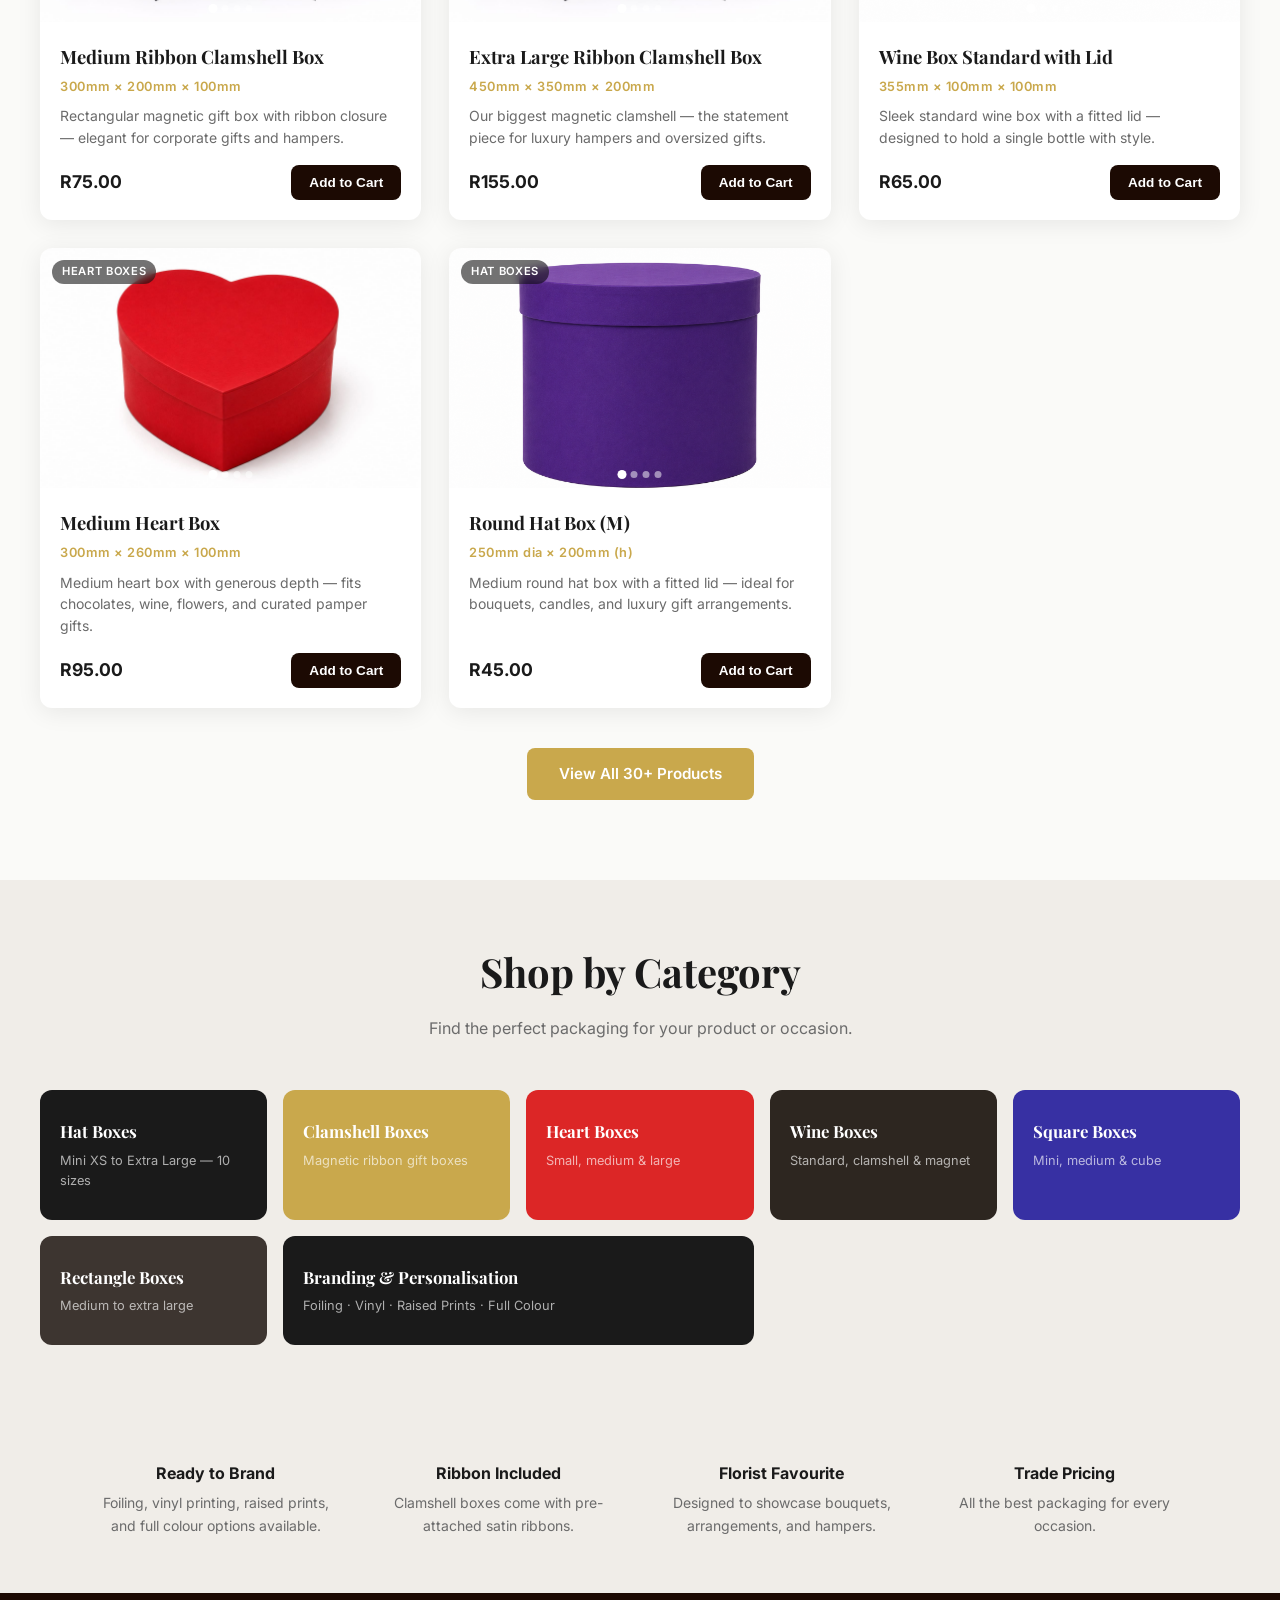
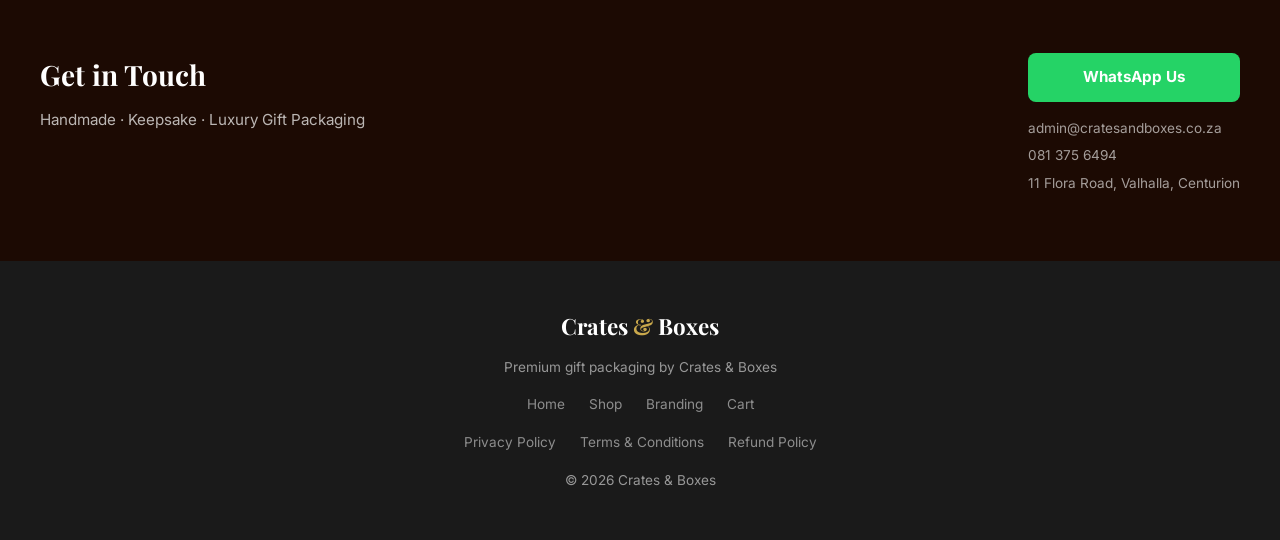
==== commit 0b4742f7: "Improve SEO and Ozow checkout setup" ====
--- a/index.html
+++ b/index.html
@@ -3,12 +3,67 @@
 <head>
   <meta charset="UTF-8" />
   <meta name="viewport" content="width=device-width, initial-scale=1.0" />
-  <title>Crates &amp; Boxes — Premium Gift Packaging</title>
+  <title>Gift Boxes, Hat Boxes &amp; Luxury Packaging South Africa | Crates &amp; Boxes</title>
+  <meta name="description" content="Shop luxury gift boxes, hat boxes, clamshell boxes, wine boxes and branded packaging from Crates &amp; Boxes in Centurion, South Africa." />
+  <link rel="canonical" href="https://www.cratesandboxes.co.za/" />
+  <meta name="robots" content="index, follow" />
+  <meta name="theme-color" content="#1A1A1A" />
+  <meta property="og:type" content="website" />
+  <meta property="og:site_name" content="Crates &amp; Boxes" />
+  <meta property="og:title" content="Gift Boxes, Hat Boxes &amp; Luxury Packaging South Africa" />
+  <meta property="og:description" content="Luxury hat boxes, ribbon clamshells, heart boxes, wine boxes and branded packaging for florists, hampers and premium gifting." />
+  <meta property="og:url" content="https://www.cratesandboxes.co.za/" />
+  <meta property="og:image" content="https://www.cratesandboxes.co.za/images/clamshell-large-2.jpg" />
+  <meta name="twitter:card" content="summary_large_image" />
+  <meta name="twitter:title" content="Gift Boxes, Hat Boxes &amp; Luxury Packaging South Africa" />
+  <meta name="twitter:description" content="Luxury gift packaging for florists, hampers and branded gifting from Crates &amp; Boxes in Centurion." />
+  <meta name="twitter:image" content="https://www.cratesandboxes.co.za/images/clamshell-large-2.jpg" />
   <link rel="icon" type="image/svg+xml" href="favicon.svg" />
   <link rel="preconnect" href="https://fonts.googleapis.com" />
   <link rel="preconnect" href="https://fonts.gstatic.com" crossorigin />
   <link href="https://fonts.googleapis.com/css2?family=Playfair+Display:wght@700&family=Inter:wght@400;500;600;700&display=swap" rel="stylesheet" />
   <link rel="stylesheet" href="css/style.css" />
+  <script type="application/ld+json">
+  {
+    "@context": "https://schema.org",
+    "@type": "Store",
+    "@id": "https://www.cratesandboxes.co.za/#store",
+    "name": "Crates & Boxes",
+    "url": "https://www.cratesandboxes.co.za/",
+    "image": "https://www.cratesandboxes.co.za/images/clamshell-large-2.jpg",
+    "description": "Luxury gift boxes, hat boxes, clamshell boxes, wine boxes and branded packaging in South Africa.",
+    "telephone": "+27813756494",
+    "email": "admin@cratesandboxes.co.za",
+    "priceRange": "R25-R155",
+    "address": {
+      "@type": "PostalAddress",
+      "streetAddress": "11 Flora Road",
+      "addressLocality": "Valhalla, Centurion",
+      "addressCountry": "ZA"
+    },
+    "areaServed": {
+      "@type": "Country",
+      "name": "South Africa"
+    },
+    "sameAs": [
+      "https://github.com/samuelhyerahyera7-sketch/crates-and-boxes"
+    ]
+  }
+  </script>
+  <script type="application/ld+json">
+  {
+    "@context": "https://schema.org",
+    "@type": "WebSite",
+    "@id": "https://www.cratesandboxes.co.za/#website",
+    "name": "Crates & Boxes",
+    "url": "https://www.cratesandboxes.co.za/",
+    "potentialAction": {
+      "@type": "SearchAction",
+      "target": "https://www.cratesandboxes.co.za/products.html?search={search_term_string}",
+      "query-input": "required name=search_term_string"
+    }
+  }
+  </script>
 </head>
 <body data-page="home">
 
@@ -32,7 +87,7 @@
   <section class="hero">
     <div class="hero-content">
       <span class="hero-eyebrow">Premium Gift Packaging · South Africa</span>
-      <h1>Beautiful <em>Boxes</em> for Every Occasion</h1>
+      <h1>Beautiful <em>Gift Boxes</em> for Every Occasion</h1>
       <p>Luxury hat boxes, ribbon clamshells, heart boxes, and specialty packaging — crafted for florists, gift hampers, and brands.</p>
       <div class="hero-actions">
         <a href="products.html" class="btn-primary">Shop All Products</a>
@@ -162,4 +217,4 @@
   <script src="js/cart.js?v=2"></script>
   <script src="js/main.js?v=2"></script>
 </body>
-</html>+</html>
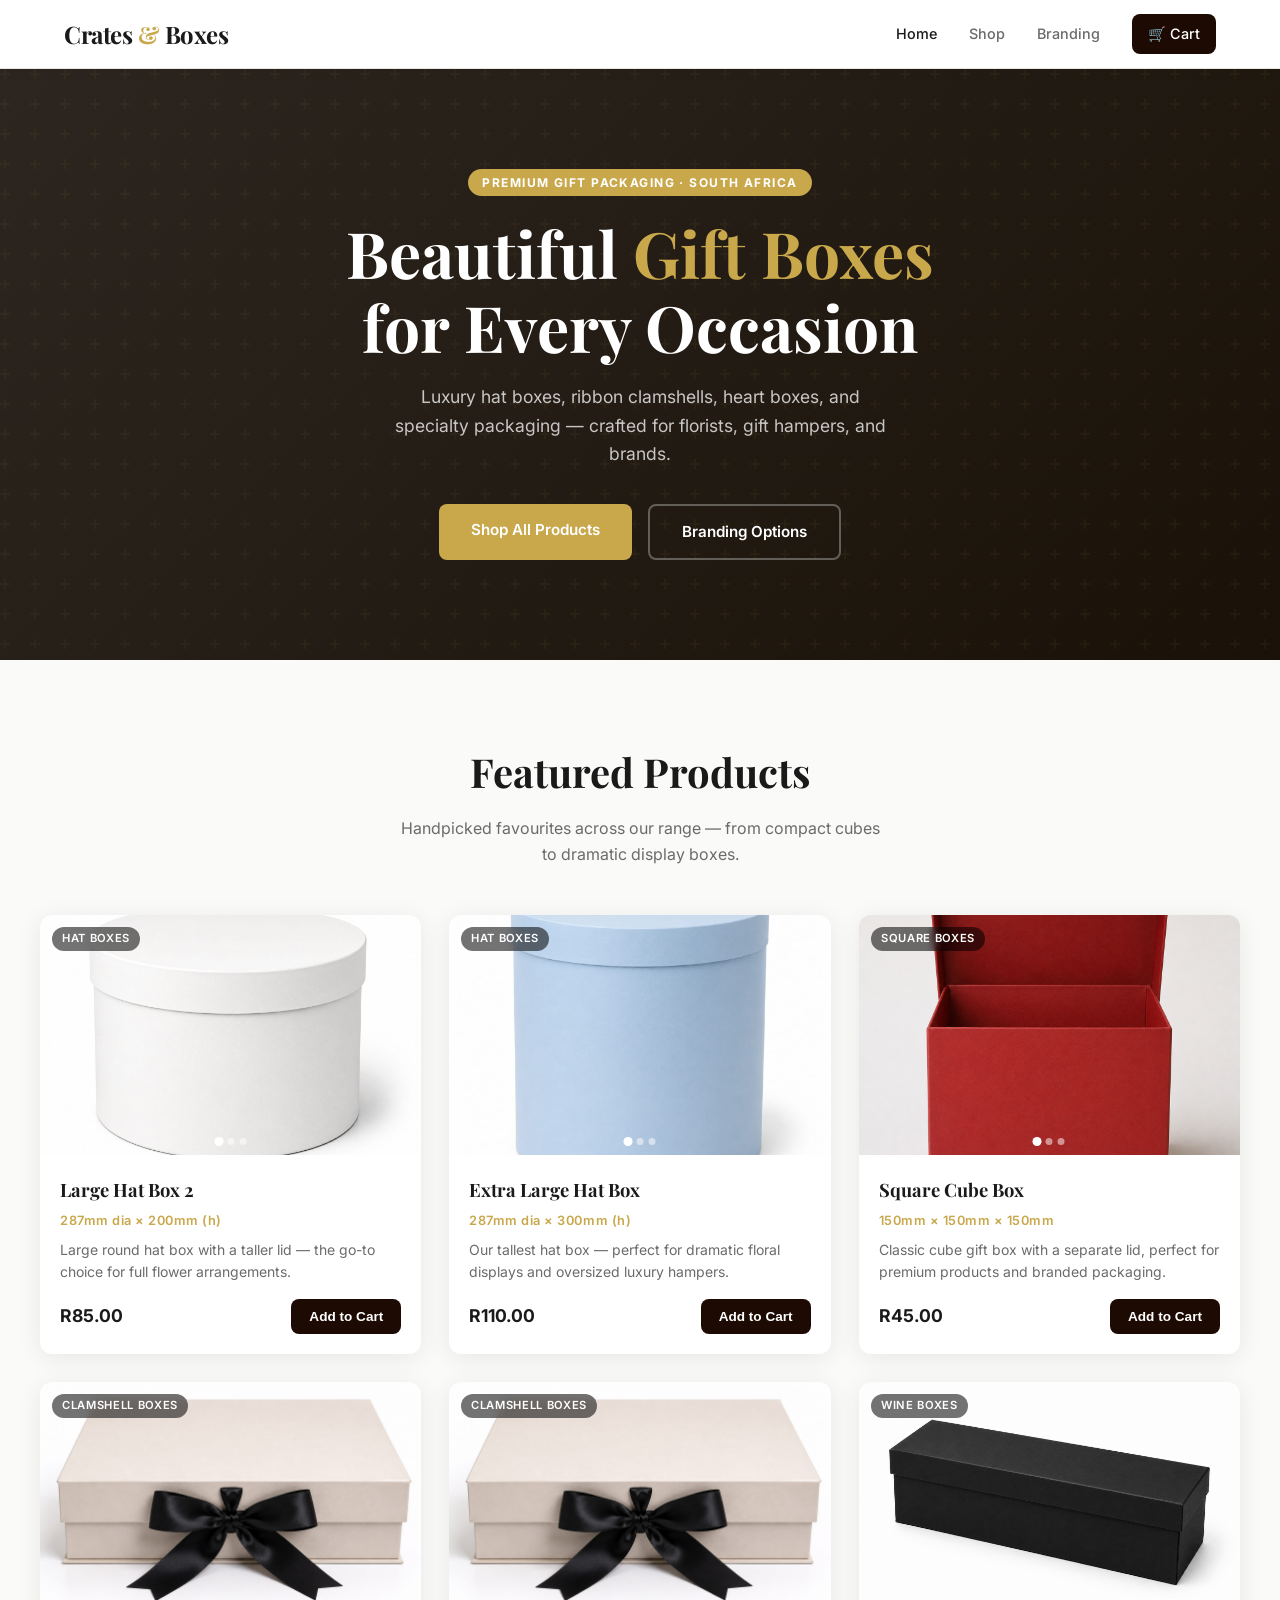
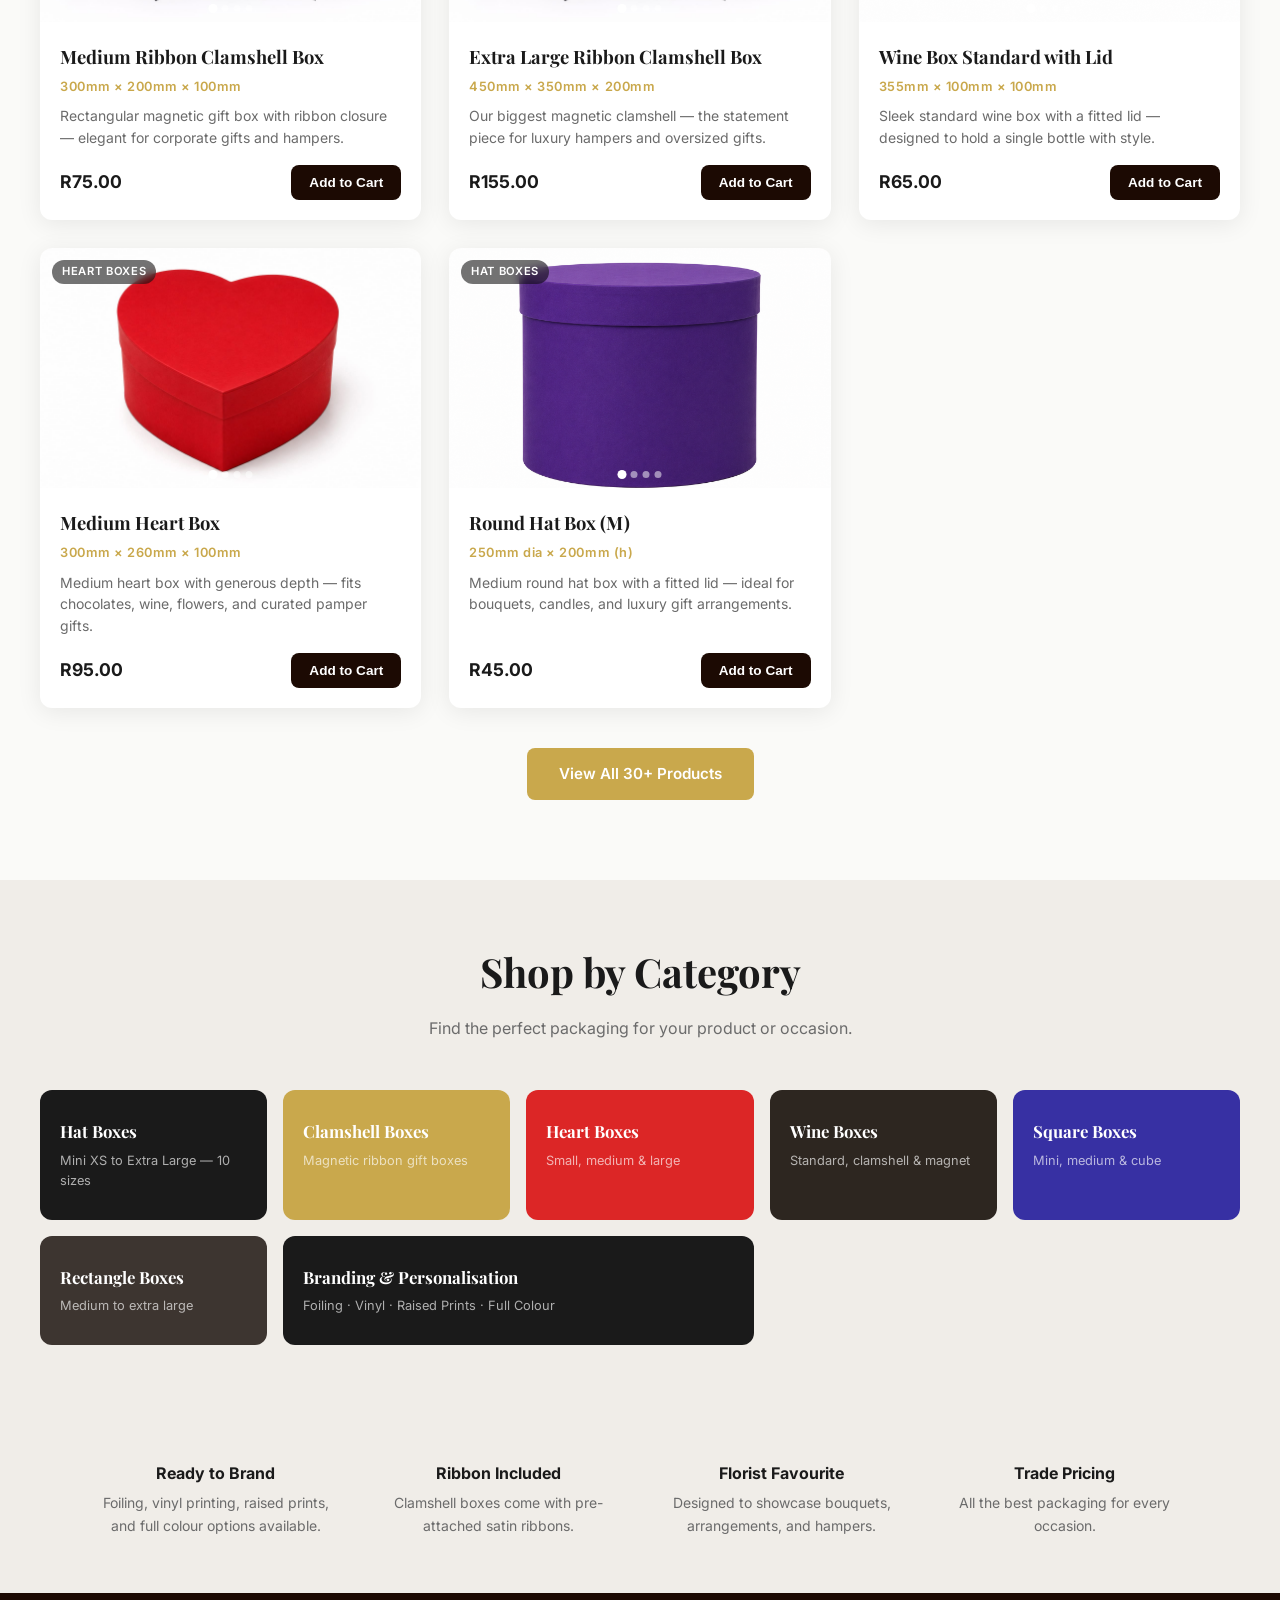
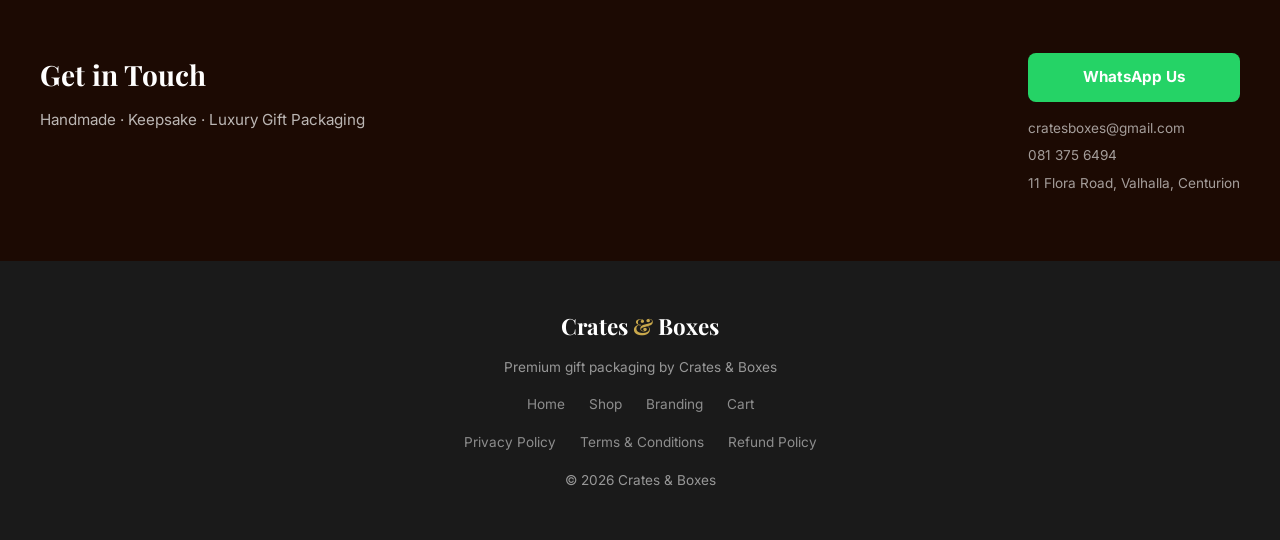
==== commit 4ca72ecb: "Update Crates & Boxes contact email to cratesboxes@gmail.com" ====
--- a/index.html
+++ b/index.html
@@ -33,7 +33,7 @@
     "image": "https://www.cratesandboxes.co.za/images/clamshell-large-2.jpg",
     "description": "Luxury gift boxes, hat boxes, clamshell boxes, wine boxes and branded packaging in South Africa.",
     "telephone": "+27813756494",
-    "email": "admin@cratesandboxes.co.za",
+    "email": "cratesboxes@gmail.com",
     "priceRange": "R25-R155",
     "address": {
       "@type": "PostalAddress",
@@ -185,7 +185,7 @@
             WhatsApp Us
           </a>
           <div class="contact-info-list">
-            <p>admin@cratesandboxes.co.za</p>
+            <p>cratesboxes@gmail.com</p>
             <p>081 375 6494</p>
             <p>11 Flora Road, Valhalla, Centurion</p>
           </div>
